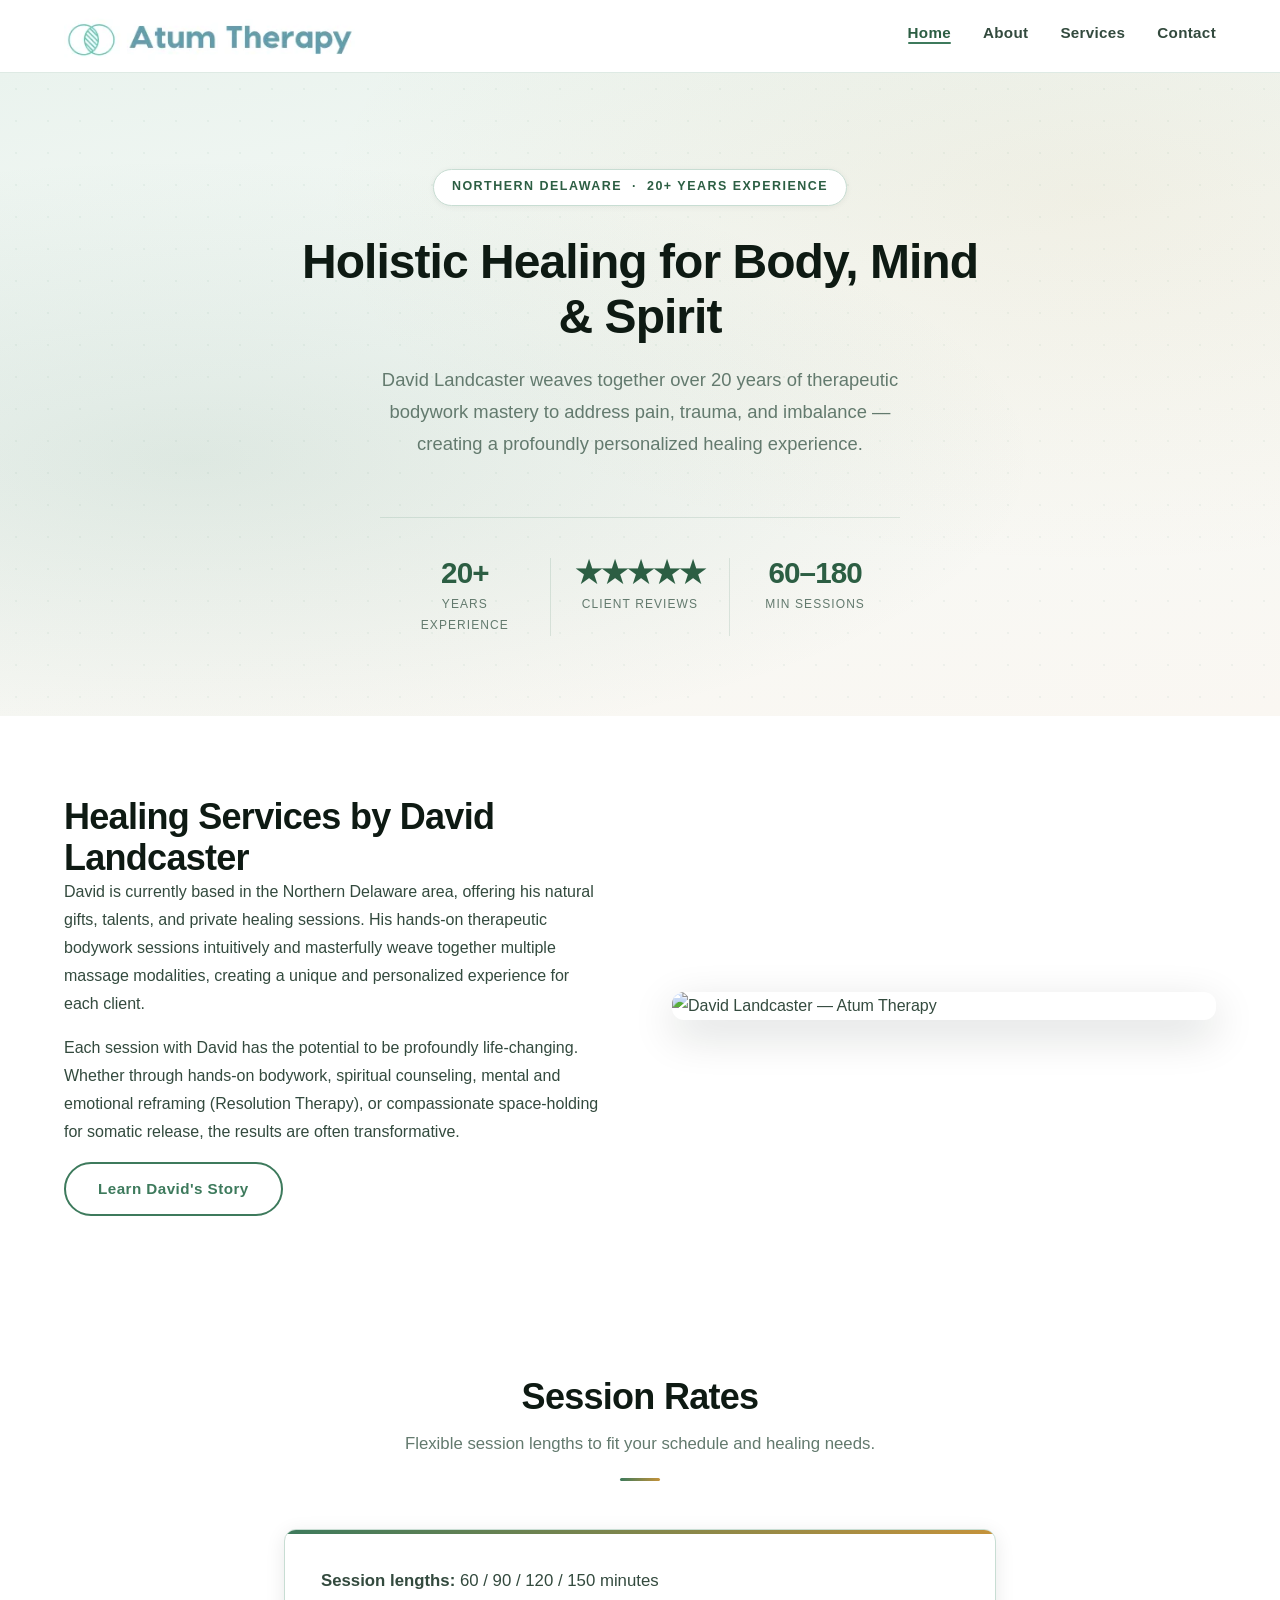
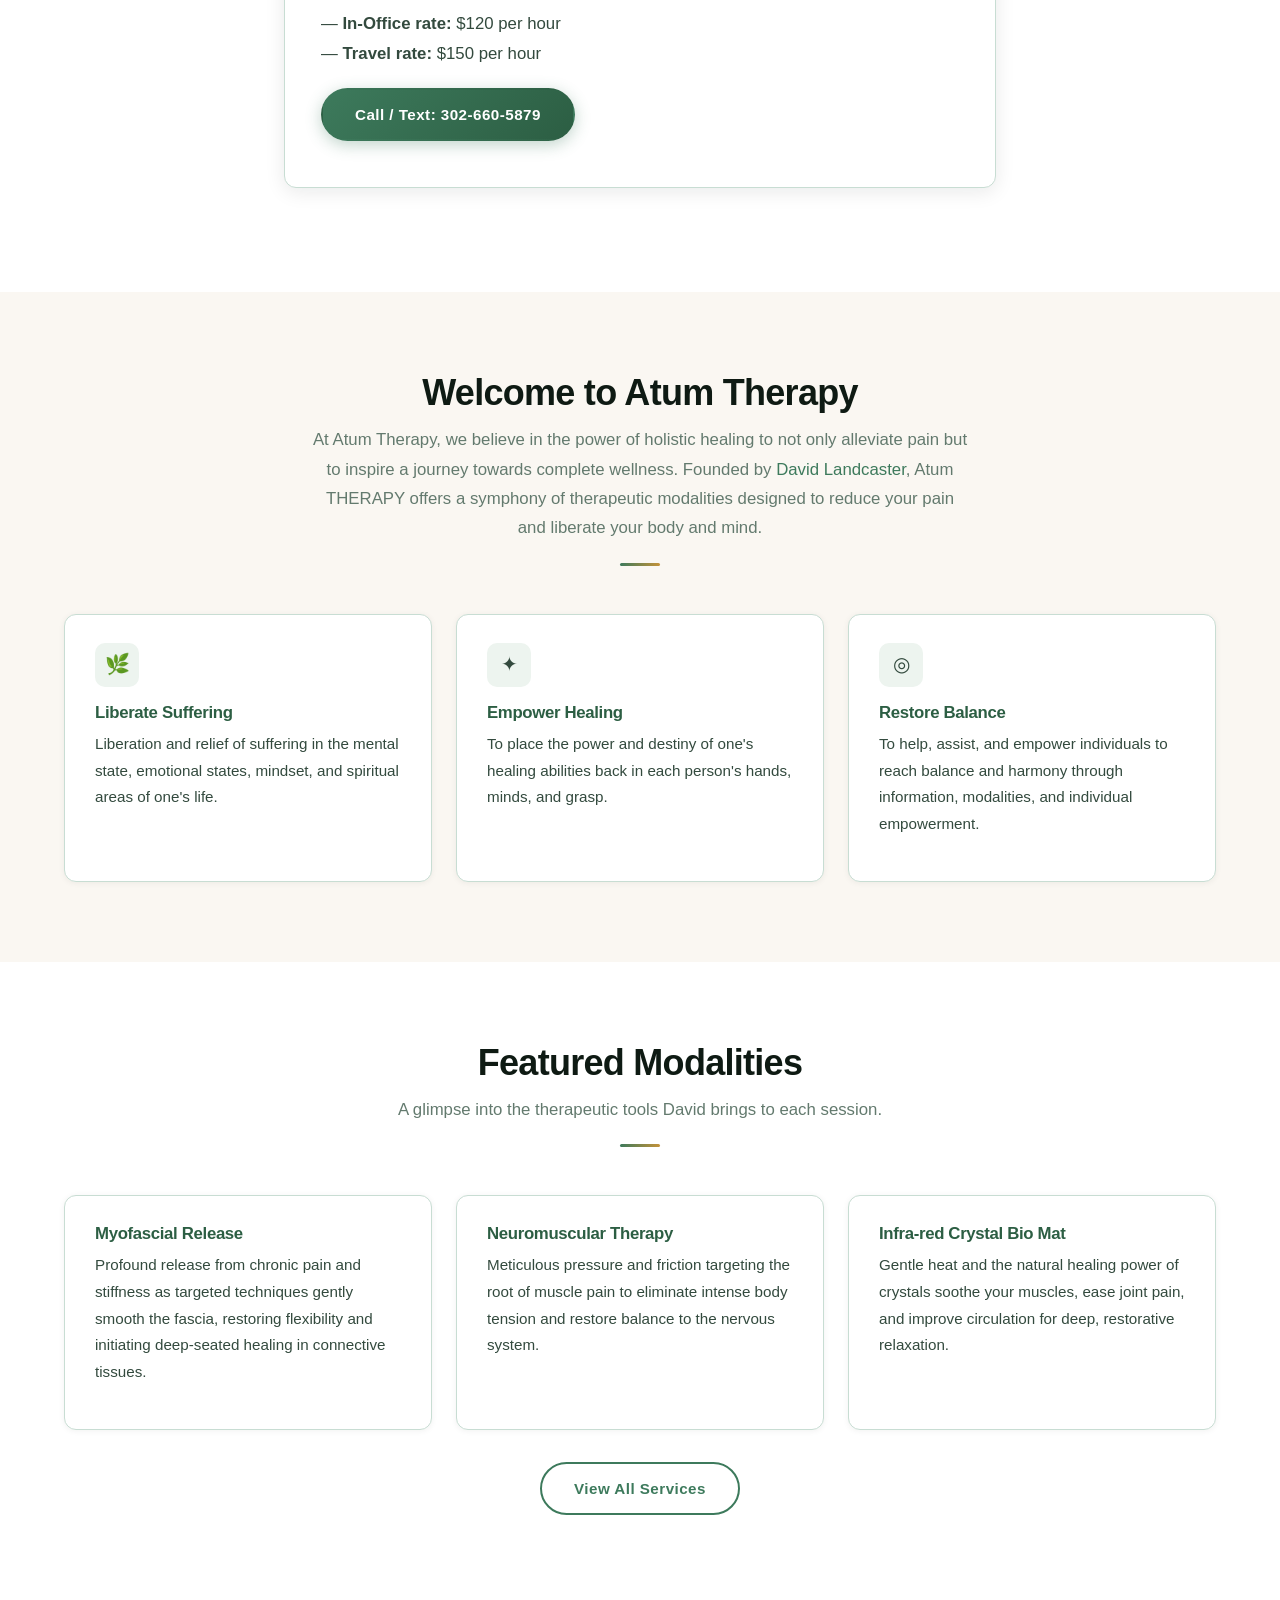
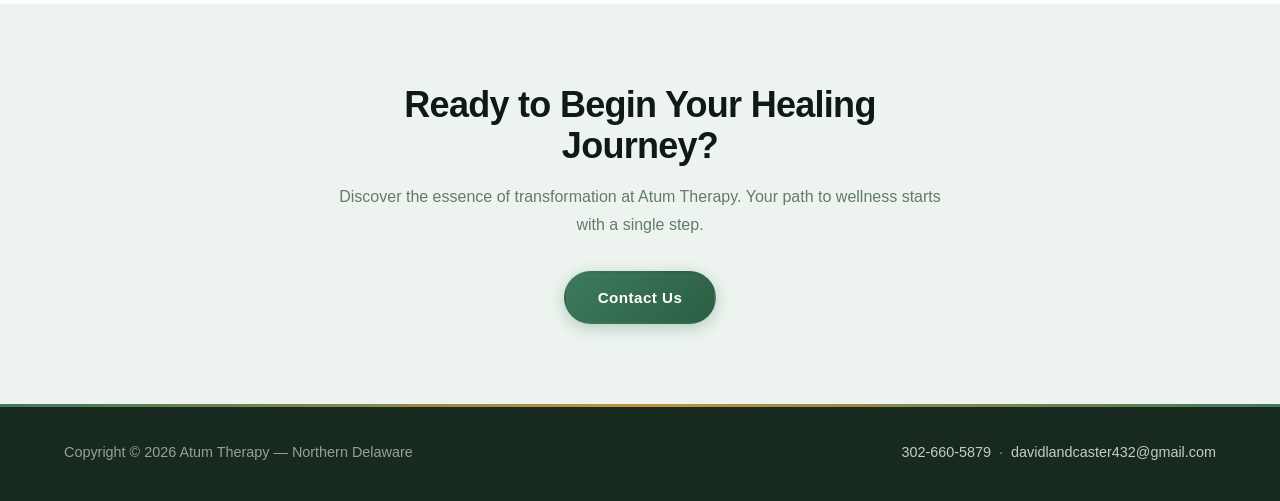
==== index.html @ f93929e0 "finalized layout, images, and testimonial updates" ====
<!doctype html>
<html lang="en">
  <head>
    <meta charset="UTF-8" />
    <meta name="viewport" content="width=device-width, initial-scale=1.0" />
    <title>Atum Therapy — Your Sanctuary for Healing</title>
    <meta
      name="description"
      content="Atum Therapy offers holistic healing sessions by David Landcaster in Northern Delaware. Specializing in massage, acupressure, myofascial release, and more."
    />
    <link rel="stylesheet" href="styles.css" />
  </head>
  <body>
    <!-- ===== HEADER ===== -->
    <header class="site-header">
      <div class="container">
        <div class="header-inner">
          <a href="index.html" class="logo">
            <img src="images/logo.webp" alt="Atum Therapy" />
          </a>
          <button
            class="menu-toggle"
            aria-label="Toggle menu"
            aria-expanded="false"
          >
            <span></span><span></span><span></span>
          </button>
          <ul class="nav-links">
            <li><a href="index.html" class="active">Home</a></li>
            <li><a href="about.html">About</a></li>
            <li><a href="services.html">Services</a></li>
            <li><a href="contact.html">Contact</a></li>
          </ul>
        </div>
      </div>
    </header>

    <!-- ===== HERO ===== -->
    <section class="hero">
      <div class="container">
        <div class="hero-badge">
          Northern Delaware &nbsp;·&nbsp; 20+ Years Experience
        </div>
        <h1>Holistic Healing for Body, Mind &amp; Spirit</h1>
        <p>
          David Landcaster weaves together over 20 years of therapeutic bodywork
          mastery to address pain, trauma, and imbalance — creating a profoundly
          personalized healing experience.
        </p>
        <div class="hero-stats">
          <div class="hero-stat">
            <strong>20+</strong>
            <span>Years Experience</span>
          </div>
          <div class="hero-stat">
            <strong>★★★★★</strong>
            <span>Client Reviews</span>
          </div>
          <div class="hero-stat">
            <strong>60–180</strong>
            <span>Min Sessions</span>
          </div>
        </div>
      </div>
    </section>

    <!-- ===== ABOUT DAVID ===== -->
    <section>
      <div class="container">
        <div class="two-col">
          <div>
            <h2>Healing Services by David Landcaster</h2>
            <p>
              David is currently based in the Northern Delaware area, offering
              his natural gifts, talents, and private healing sessions. His
              hands-on therapeutic bodywork sessions intuitively and masterfully
              weave together multiple massage modalities, creating a unique and
              personalized experience for each client.
            </p>
            <p>
              Each session with David has the potential to be profoundly
              life-changing. Whether through hands-on bodywork, spiritual
              counseling, mental and emotional reframing (Resolution Therapy),
              or compassionate space-holding for somatic release, the results
              are often transformative.
            </p>
            <div
              class="btn-group"
              style="justify-content: flex-start; margin-top: 0.5rem"
            >
              <a href="about.html" class="btn btn-outline"
                >Learn David's Story</a
              >
            </div>
          </div>
          <div>
            <img
              src="https://atumtherapy.com/wp-content/uploads/2025/09/David_Landcaster-768x1024.webp"
              alt="David Landcaster — Atum Therapy"
            />
          </div>
        </div>
      </div>
    </section>

    <!-- ===== SESSION RATES ===== -->
    <section>
      <div class="container" style="max-width: 760px">
        <div class="section-header">
          <h2>Session Rates</h2>
          <p>
            Flexible session lengths to fit your schedule and healing needs.
          </p>
        </div>
        <div class="pricing-box">
          <p><strong>Session lengths:</strong> 60 / 90 / 120 / 150 minutes</p>
          <p style="margin-top: 0.85rem">
            &mdash; <strong>In-Office rate:</strong> $120 per hour<br />
            &mdash; <strong>Travel rate:</strong> $150 per hour
          </p>
          <p style="margin-top: 1.25rem">
            <a href="tel:3026605879" class="btn btn-primary"
              >Call / Text: 302-660-5879</a
            >
          </p>
        </div>
      </div>
    </section>

    <!-- ===== MISSION ===== -->
    <section class="section-alt">
      <div class="container">
        <div class="section-header">
          <h2>Welcome to Atum Therapy</h2>
          <p>
            At Atum Therapy, we believe in the power of holistic healing to not
            only alleviate pain but to inspire a journey towards complete
            wellness. Founded by <a href="about.html">David Landcaster</a>, Atum
            THERAPY offers a symphony of therapeutic modalities designed to
            reduce your pain and liberate your body and mind.
          </p>
        </div>
        <div class="cards-grid">
          <div class="card">
            <div class="card-icon">🌿</div>
            <h3>Liberate Suffering</h3>
            <p>
              Liberation and relief of suffering in the mental state, emotional
              states, mindset, and spiritual areas of one's life.
            </p>
          </div>
          <div class="card">
            <div class="card-icon">✦</div>
            <h3>Empower Healing</h3>
            <p>
              To place the power and destiny of one's healing abilities back in
              each person's hands, minds, and grasp.
            </p>
          </div>
          <div class="card">
            <div class="card-icon">◎</div>
            <h3>Restore Balance</h3>
            <p>
              To help, assist, and empower individuals to reach balance and
              harmony through information, modalities, and individual
              empowerment.
            </p>
          </div>
        </div>
      </div>
    </section>

    <!-- ===== FEATURED SERVICES ===== -->
    <section>
      <div class="container">
        <div class="section-header">
          <h2>Featured Modalities</h2>
          <p>
            A glimpse into the therapeutic tools David brings to each session.
          </p>
        </div>
        <div class="cards-grid">
          <div class="card">
            <h3>Myofascial Release</h3>
            <p>
              Profound release from chronic pain and stiffness as targeted
              techniques gently smooth the fascia, restoring flexibility and
              initiating deep-seated healing in connective tissues.
            </p>
          </div>
          <div class="card">
            <h3>Neuromuscular Therapy</h3>
            <p>
              Meticulous pressure and friction targeting the root of muscle pain
              to eliminate intense body tension and restore balance to the
              nervous system.
            </p>
          </div>
          <div class="card">
            <h3>Infra-red Crystal Bio Mat</h3>
            <p>
              Gentle heat and the natural healing power of crystals soothe your
              muscles, ease joint pain, and improve circulation for deep,
              restorative relaxation.
            </p>
          </div>
        </div>
        <div class="text-center mt-2">
          <a href="services.html" class="btn btn-outline">View All Services</a>
        </div>
      </div>
    </section>

    <!-- ===== CTA ===== -->
    <section class="section-sage">
      <div class="container text-center" style="max-width: 680px">
        <h2>Ready to Begin Your Healing Journey?</h2>
        <p style="margin-top: 1rem; color: var(--color-muted)">
          Discover the essence of transformation at Atum Therapy. Your path to
          wellness starts with a single step.
        </p>
        <div class="btn-group mt-2">
          <a href="contact.html" class="btn btn-primary">Contact Us</a>
        </div>
      </div>
    </section>

    <!-- ===== FOOTER ===== -->
    <footer class="site-footer">
      <div class="container">
        <div class="footer-inner">
          <p>Copyright &copy; 2026 Atum Therapy — Northern Delaware</p>
          <p>
            <a href="tel:3026605879">302-660-5879</a>
            &nbsp;&middot;&nbsp;
            <a href="mailto:davidlandcaster432@gmail.com"
              >davidlandcaster432@gmail.com</a
            >
          </p>
        </div>
      </div>
    </footer>

    <!-- Sticky mobile CTA -->
    <a href="contact.html" class="sticky-cta">Contact Us</a>

    <script>
      const toggle = document.querySelector(".menu-toggle");
      const navLinks = document.querySelector(".nav-links");
      toggle.addEventListener("click", () => {
        const open = navLinks.classList.toggle("open");
        toggle.setAttribute("aria-expanded", open);
      });
    </script>
  </body>
</html>
---- styles.css ----
/* ===== Atum Therapy — Modern Styles ===== */

:root {
  --color-primary: #3d7a5c;
  --color-primary-dark: #2c5e43;
  --color-primary-light: #5a9478;
  --color-accent: #c4923a;
  --color-accent-dark: #a87830;
  --color-heading: #0e1a13;
  --color-text: #334a3e;
  --color-muted: #637a6e;
  --color-bg-warm: #faf7f2;
  --color-bg-light: #edf4ef;
  --color-bg-sage: #dfeae3;
  --color-white: #ffffff;
  --color-border: #c8ddd3;
  --color-dark: #182a20;
  --max-width: 1200px;
  --radius: 12px;
  --radius-sm: 7px;
  --shadow-sm: 0 1px 6px rgba(14,26,19,0.06);
  --shadow: 0 4px 20px rgba(14,26,19,0.09);
  --shadow-hover: 0 14px 44px rgba(14,26,19,0.16);
  --transition: 0.25s cubic-bezier(0.4, 0, 0.2, 1);
  --font: -apple-system, BlinkMacSystemFont, 'Segoe UI', Roboto, sans-serif;
  --font-serif: Georgia, 'Times New Roman', serif;
}

*, *::before, *::after { box-sizing: border-box; margin: 0; padding: 0; }

html { font-size: 100%; scroll-behavior: smooth; }

body {
  font-family: var(--font);
  font-size: 1rem;
  line-height: 1.75;
  color: var(--color-text);
  background: var(--color-white);
}

a { color: var(--color-primary); text-decoration: none; }
a:hover { color: var(--color-primary-dark); }

img { max-width: 100%; height: auto; display: block; }

h1, h2, h3, h4, h5, h6 {
  color: var(--color-heading);
  font-weight: 700;
  line-height: 1.15;
  letter-spacing: -0.02em;
}

h1 { font-size: clamp(2rem, 4.5vw, 3rem); }
h2 { font-size: clamp(1.55rem, 3.2vw, 2.25rem); }
h3 { font-size: clamp(1.1rem, 2.5vw, 1.4rem); }
h4 { font-size: 1.15rem; }

p { margin-bottom: 1em; }
ul, ol { margin: 0 0 1em 1.5em; }
li { margin-bottom: 0.4em; }

/* ===== LAYOUT ===== */

.container {
  width: 100%;
  max-width: var(--max-width);
  margin: 0 auto;
  padding: 0 1.5rem;
}

section { padding: 5rem 0; }

/* ===== HEADER / NAV ===== */

.site-header {
  background: rgba(255,255,255,0.92);
  border-bottom: 1px solid rgba(200,221,211,0.6);
  position: sticky;
  top: 0;
  z-index: 100;
  backdrop-filter: blur(12px);
  -webkit-backdrop-filter: blur(12px);
}

.header-inner {
  display: flex;
  align-items: center;
  justify-content: space-between;
  height: 72px;
}

.logo img { height: 48px; width: auto; }

.nav-links {
  display: flex;
  list-style: none;
  margin: 0;
  gap: 2rem;
  align-items: center;
}

.nav-links a {
  font-weight: 600;
  font-size: 0.95rem;
  color: var(--color-text);
  letter-spacing: 0.02em;
  position: relative;
  padding-bottom: 3px;
}

.nav-links a::after {
  content: '';
  position: absolute;
  bottom: 0;
  left: 0;
  right: 0;
  height: 2px;
  background: var(--color-primary);
  border-radius: 1px;
  transform: scaleX(0);
  transform-origin: center;
  transition: transform var(--transition);
}

.nav-links a:hover,
.nav-links a.active { color: var(--color-primary-dark); }

.nav-links a:hover::after,
.nav-links a.active::after { transform: scaleX(1); }

/* Hamburger */
.menu-toggle {
  display: none;
  flex-direction: column;
  gap: 5px;
  cursor: pointer;
  background: none;
  border: none;
  padding: 8px;
  min-width: 44px;
  min-height: 44px;
  align-items: center;
  justify-content: center;
}

.menu-toggle span {
  display: block;
  width: 24px;
  height: 2px;
  background: var(--color-heading);
  border-radius: 2px;
  transition: transform var(--transition), opacity var(--transition);
}

/* ===== BUTTONS ===== */

.btn {
  display: inline-block;
  padding: 14px 32px;
  border-radius: 50px;
  font-weight: 600;
  font-size: 0.95rem;
  cursor: pointer;
  text-align: center;
  transition: all var(--transition);
  border: 2px solid transparent;
  letter-spacing: 0.03em;
  min-height: 48px;
  line-height: 1.4;
  position: relative;
  overflow: hidden;
}

/* Shimmer sweep on hover */
.btn::after {
  content: '';
  position: absolute;
  top: 0;
  left: -100%;
  width: 60%;
  height: 100%;
  background: linear-gradient(90deg, transparent, rgba(255,255,255,0.18), transparent);
  transition: left 0.45s ease;
  pointer-events: none;
}
.btn:hover::after { left: 160%; }

.btn-primary {
  background: linear-gradient(135deg, var(--color-primary) 0%, var(--color-primary-dark) 100%);
  color: var(--color-white);
  border-color: transparent;
  box-shadow: 0 4px 16px rgba(61,122,92,0.32);
}
.btn-primary:hover {
  background: linear-gradient(135deg, var(--color-primary-dark) 0%, #1f4530 100%);
  color: var(--color-white);
  box-shadow: 0 8px 24px rgba(61,122,92,0.42);
  transform: translateY(-2px);
}

.btn-outline {
  background: transparent;
  color: var(--color-primary);
  border-color: var(--color-primary);
}
.btn-outline:hover {
  background: var(--color-primary);
  color: var(--color-white);
  transform: translateY(-2px);
  box-shadow: 0 6px 18px rgba(61,122,92,0.28);
}

.btn-accent {
  background: linear-gradient(135deg, var(--color-accent) 0%, var(--color-accent-dark) 100%);
  color: var(--color-white);
  border-color: transparent;
  box-shadow: 0 4px 16px rgba(196,146,58,0.32);
}
.btn-accent:hover {
  background: linear-gradient(135deg, var(--color-accent-dark) 0%, #8c6420 100%);
  color: var(--color-white);
  box-shadow: 0 8px 24px rgba(196,146,58,0.42);
  transform: translateY(-2px);
}

.btn-group {
  display: flex;
  gap: 1rem;
  justify-content: center;
  flex-wrap: wrap;
}

/* ===== HERO ===== */

.hero {
  background:
    radial-gradient(ellipse at 15% 60%, rgba(61,122,92,0.13) 0%, transparent 55%),
    radial-gradient(ellipse at 85% 20%, rgba(196,146,58,0.09) 0%, transparent 50%),
    linear-gradient(170deg, #eaf3ee 0%, #f5f9f6 40%, #faf7f2 100%);
  padding: 6rem 0 5rem;
  text-align: center;
  position: relative;
  overflow: hidden;
}

.hero::before {
  content: '';
  position: absolute;
  inset: 0;
  background-image: radial-gradient(circle, rgba(61,122,92,0.06) 1px, transparent 1px);
  background-size: 32px 32px;
  pointer-events: none;
}

.hero .container { position: relative; }

.hero-badge {
  display: inline-flex;
  align-items: center;
  gap: 0.5rem;
  background: var(--color-white);
  color: var(--color-primary-dark);
  font-size: 0.78rem;
  font-weight: 700;
  letter-spacing: 0.12em;
  text-transform: uppercase;
  padding: 0.4rem 1.1rem;
  border-radius: 50px;
  margin-bottom: 1.75rem;
  border: 1px solid var(--color-border);
  box-shadow: var(--shadow-sm);
}

.hero h1 {
  margin-bottom: 1.25rem;
  color: var(--color-heading);
  max-width: 720px;
  margin-left: auto;
  margin-right: auto;
}

/* Gradient text for hero h1 */
.hero h1 span {
  background: linear-gradient(135deg, var(--color-primary-dark) 0%, var(--color-primary-light) 100%);
  -webkit-background-clip: text;
  -webkit-text-fill-color: transparent;
  background-clip: text;
}

.hero p {
  max-width: 560px;
  margin: 0 auto 2.75rem;
  font-size: 1.15rem;
  color: var(--color-muted);
  line-height: 1.75;
}

.hero-stats {
  display: flex;
  gap: 0;
  justify-content: center;
  margin-top: 3.5rem;
  padding-top: 2.5rem;
  border-top: 1px solid rgba(61,122,92,0.15);
  max-width: 520px;
  margin-left: auto;
  margin-right: auto;
}

.hero-stat {
  flex: 1;
  text-align: center;
  padding: 0 1.5rem;
}

.hero-stat + .hero-stat {
  border-left: 1px solid rgba(61,122,92,0.15);
}

.hero-stat strong {
  display: block;
  font-size: 1.85rem;
  font-weight: 800;
  color: var(--color-primary-dark);
  line-height: 1;
  letter-spacing: -0.03em;
}

.hero-stat span {
  display: block;
  font-size: 0.75rem;
  color: var(--color-muted);
  margin-top: 0.4rem;
  text-transform: uppercase;
  letter-spacing: 0.09em;
  font-weight: 500;
}

/* ===== TWO-COLUMN GRID ===== */

.two-col {
  display: grid;
  grid-template-columns: 1fr 1fr;
  gap: 4rem;
  align-items: center;
}

.two-col.reverse { direction: rtl; }
.two-col.reverse > * { direction: ltr; }

.two-col img {
  border-radius: var(--radius);
  box-shadow: var(--shadow-hover);
  width: 100%;
  object-fit: cover;
  transition: transform 0.45s cubic-bezier(0.25, 0.46, 0.45, 0.94),
              box-shadow 0.45s ease;
}

.two-col img:hover {
  transform: scale(1.025);
  box-shadow: 0 20px 56px rgba(14,26,19,0.2);
}

.tools-list {
    columns: 2;
    gap: 3rem;
}

/* ===== CARDS / GRID ===== */

.cards-grid {
  display: grid;
  grid-template-columns: repeat(auto-fit, minmax(280px, 1fr));
  gap: 1.5rem;
}

.card {
  background: var(--color-white);
  border: 1px solid var(--color-border);
  border-radius: var(--radius);
  padding: 1.75rem 1.75rem 1.75rem 1.875rem;
  box-shadow: var(--shadow-sm);
  transition: transform var(--transition), box-shadow var(--transition);
  position: relative;
  overflow: hidden;
}

/* Animated top accent line */
.card::before {
  content: '';
  position: absolute;
  top: 0;
  left: 0;
  right: 0;
  height: 3px;
  background: linear-gradient(90deg, var(--color-primary), var(--color-accent));
  transform: scaleX(0);
  transform-origin: left center;
  transition: transform var(--transition);
  border-radius: var(--radius) var(--radius) 0 0;
}

.card:hover {
  transform: translateY(-5px);
  box-shadow: var(--shadow-hover);
  border-color: rgba(61,122,92,0.3);
}

.card:hover::before { transform: scaleX(1); }

.card-icon {
  width: 44px;
  height: 44px;
  background: var(--color-bg-light);
  border-radius: 10px;
  display: flex;
  align-items: center;
  justify-content: center;
  margin-bottom: 1rem;
  font-size: 1.25rem;
  transition: background var(--transition);
}

.card:hover .card-icon { background: var(--color-bg-sage); }

.card h3 {
  margin-bottom: 0.55rem;
  font-size: 1.05rem;
  color: var(--color-primary-dark);
  font-weight: 700;
}

.card p { font-size: 0.95rem; color: var(--color-text); }

/* ===== SECTION VARIANTS ===== */

.section-alt { background: var(--color-bg-warm); }
.section-sage { background: var(--color-bg-light); }

.section-header {
  text-align: center;
  max-width: 660px;
  margin: 0 auto 3rem;
}

.section-header h2 { margin-bottom: 0.75rem; }
.section-header p { color: var(--color-muted); font-size: 1.05rem; margin-bottom: 0; line-height: 1.75; }

.section-header::after {
  content: '';
  display: block;
  width: 40px;
  height: 3px;
  background: linear-gradient(90deg, var(--color-primary), var(--color-accent));
  border-radius: 2px;
  margin: 1.25rem auto 0;
  transition: width var(--transition);
}

/* ===== TESTIMONIALS ===== */

.testimonials-grid {
  display: grid;
  grid-template-columns: repeat(auto-fit, minmax(300px, 1fr));
  gap: 1.75rem;
}

.testimonial-card {
  background: var(--color-white);
  border-radius: var(--radius);
  padding: 2rem;
  box-shadow: var(--shadow);
  border: 1px solid var(--color-border);
  position: relative;
  display: flex;
  flex-direction: column;
  transition: transform var(--transition), box-shadow var(--transition);
  overflow: hidden;
}

/* Top gradient border */
.testimonial-card::before {
  content: '';
  position: absolute;
  top: 0;
  left: 0;
  right: 0;
  height: 3px;
  background: linear-gradient(90deg, var(--color-primary), var(--color-accent));
}

/* Large quote mark */
.testimonial-card::after {
  content: '\201C';
  position: absolute;
  top: 0.5rem;
  right: 1.25rem;
  font-family: var(--font-serif);
  font-size: 6rem;
  line-height: 1;
  color: var(--color-primary);
  opacity: 0.08;
  pointer-events: none;
}

.testimonial-card:hover {
  transform: translateY(-4px);
  box-shadow: var(--shadow-hover);
}

.testimonial-stars {
  color: var(--color-accent);
  font-size: 0.95rem;
  letter-spacing: 2px;
  margin-bottom: 1rem;
}

.testimonial-text {
  font-style: italic;
  font-size: 0.97rem;
  line-height: 1.8;
  color: var(--color-text);
  flex: 1;
  margin-bottom: 1.25rem;
}

.testimonial-name {
  font-style: normal;
  font-weight: 700;
  font-size: 0.88rem;
  color: var(--color-primary-dark);
  padding-top: 1rem;
  border-top: 1px solid var(--color-border);
  margin-top: auto;
  letter-spacing: 0.03em;
}

/* ===== VIDEO GRID ===== */

.video-grid {
  display: grid;
  grid-template-columns: 1fr;
  gap: 2rem;
  max-width: 900px;
  margin: 0 auto;
}

/* ===== VIDEO EMBED ===== */

.video-wrapper {
  position: relative;
  padding-bottom: 56.25%;
  height: 0;
  overflow: hidden;
  border-radius: var(--radius);
  box-shadow: var(--shadow-hover);
  transition: box-shadow var(--transition), transform var(--transition);
}

.video-wrapper:hover {
  transform: translateY(-3px);
  box-shadow: 0 20px 50px rgba(14,26,19,0.18);
}

.video-wrapper iframe {
  position: absolute;
  top: 0; left: 0;
  width: 100%; height: 100%;
  border: none;
}

/* ===== PRICING ===== */

.pricing-box {
  background: var(--color-white);
  border: 1px solid var(--color-border);
  border-radius: var(--radius);
  padding: 2.25rem;
  margin: 1.5rem 0;
  box-shadow: var(--shadow);
  position: relative;
  overflow: hidden;
}

.pricing-box::before {
  content: '';
  position: absolute;
  top: 0;
  left: 0;
  right: 0;
  height: 4px;
  background: linear-gradient(90deg, var(--color-primary), var(--color-accent));
}

.pricing-box p { margin: 0; font-size: 1.05rem; }

/* ===== BANNER IMAGE ===== */

.page-banner {
  width: 100%;
  max-height: 320px;
  object-fit: cover;
}

/* ===== CONTACT FORM ===== */

.contact-form {
  background: var(--color-white);
  border: 1px solid var(--color-border);
  border-radius: var(--radius);
  padding: 2.5rem;
  box-shadow: var(--shadow);
  position: relative;
  overflow: hidden;
}

.contact-form::before {
  content: '';
  position: absolute;
  top: 0;
  left: 0;
  right: 0;
  height: 4px;
  background: linear-gradient(90deg, var(--color-primary), var(--color-accent));
}

.form-row {
  display: grid;
  grid-template-columns: 1fr 1fr;
  gap: 1rem;
}

.form-group { margin-bottom: 1.25rem; }

.form-group label {
  display: block;
  font-weight: 700;
  margin-bottom: 0.4rem;
  font-size: 0.8rem;
  color: var(--color-heading);
  letter-spacing: 0.06em;
  text-transform: uppercase;
}

.form-group input,
.form-group textarea {
  width: 100%;
  padding: 12px 16px;
  border: 1.5px solid var(--color-border);
  border-radius: var(--radius-sm);
  font-size: 1rem;
  font-family: var(--font);
  color: var(--color-text);
  background: var(--color-bg-warm);
  transition: border-color var(--transition), background var(--transition), box-shadow var(--transition);
}

.form-group input:focus,
.form-group textarea:focus {
  outline: none;
  border-color: var(--color-primary);
  background: var(--color-white);
  box-shadow: 0 0 0 3px rgba(61,122,92,0.1);
}

.form-group textarea { resize: vertical; min-height: 130px; }

.required-star { color: #c07050; margin-left: 3px; }

/* ===== FOOTER ===== */

.site-footer {
  background: var(--color-dark);
  color: rgba(255,255,255,0.55);
  padding: 2.25rem 0;
  font-size: 0.9rem;
  position: relative;
}

.site-footer::before {
  content: '';
  position: absolute;
  top: 0;
  left: 0;
  right: 0;
  height: 3px;
  background: linear-gradient(90deg, var(--color-primary), var(--color-accent), var(--color-primary));
}

.site-footer p { margin: 0; }
.site-footer a { color: rgba(255,255,255,0.75); transition: color var(--transition); }
.site-footer a:hover { color: var(--color-white); }

.footer-inner {
  display: flex;
  align-items: center;
  justify-content: space-between;
  flex-wrap: wrap;
  gap: 0.75rem;
}

/* ===== STICKY FLOATING CTA ===== */

.sticky-cta {
  display: none;
  position: fixed;
  bottom: 1.25rem;
  right: 1.25rem;
  z-index: 200;
  background: linear-gradient(135deg, var(--color-accent) 0%, var(--color-accent-dark) 100%);
  color: var(--color-white);
  padding: 13px 22px;
  border-radius: 50px;
  font-weight: 700;
  font-size: 0.85rem;
  box-shadow: 0 6px 22px rgba(196,146,58,0.45);
  transition: transform var(--transition), box-shadow var(--transition);
  letter-spacing: 0.05em;
  text-transform: uppercase;
  min-height: 48px;
  align-items: center;
  justify-content: center;
  overflow: hidden;
}

.sticky-cta::after {
  content: '';
  position: absolute;
  top: 0;
  left: -100%;
  width: 60%;
  height: 100%;
  background: linear-gradient(90deg, transparent, rgba(255,255,255,0.2), transparent);
  transition: left 0.5s ease;
}

.sticky-cta:hover {
  transform: translateY(-3px) scale(1.03);
  box-shadow: 0 10px 30px rgba(196,146,58,0.55);
  color: var(--color-white);
}

.sticky-cta:hover::after { left: 160%; }

/* ===== UTILITIES ===== */

.text-center { text-align: center; }
.mt-1 { margin-top: 1rem; }
.mt-2 { margin-top: 2rem; }
.mb-1 { margin-bottom: 1rem; }
.mb-2 { margin-bottom: 2rem; }

/* ===== RESPONSIVE ===== */

@media (max-width: 768px) {
  .menu-toggle { display: flex; }

  .nav-links {
    display: none;
    position: absolute;
    top: 72px;
    left: 0;
    right: 0;
    background: rgba(255,255,255,0.97);
    backdrop-filter: blur(12px);
    border-bottom: 1px solid var(--color-border);
    flex-direction: column;
    padding: 0.5rem 1.5rem 1.5rem;
    gap: 0;
    box-shadow: 0 10px 30px rgba(14,26,19,0.12);
  }

  .nav-links.open { display: flex; }

  .nav-links li { border-bottom: 1px solid rgba(200,221,211,0.5); }
  .nav-links li:last-child { border-bottom: none; }

  .nav-links a {
    display: block;
    padding: 0.85rem 0;
    font-size: 1.05rem;
  }
  .nav-links a::after { display: none; }

  .two-col,
  .form-row { grid-template-columns: 1fr; }
  .two-col.reverse { direction: ltr; }
  .testimonials-grid,
  .video-grid { grid-template-columns: 1fr; }

  section { padding: 3.5rem 0; }
  .hero { padding: 4rem 0 3.5rem; }

  .hero-stats { gap: 0; }
  .hero-stat { padding: 0 1rem; }
  .hero-stat strong { font-size: 1.5rem; }

  .sticky-cta { display: flex; }
  .footer-inner { flex-direction: column; text-align: center; }
  .tools-list { 
    columns: 1;
    gap: 1.5rem;
  }
}

@media (max-width: 480px) {
  .btn-group { flex-direction: column; align-items: center; }
  .contact-form { padding: 1.5rem; }
  .hero-stats { flex-wrap: wrap; gap: 1rem; }
  .hero-stat + .hero-stat { border-left: none; }
}
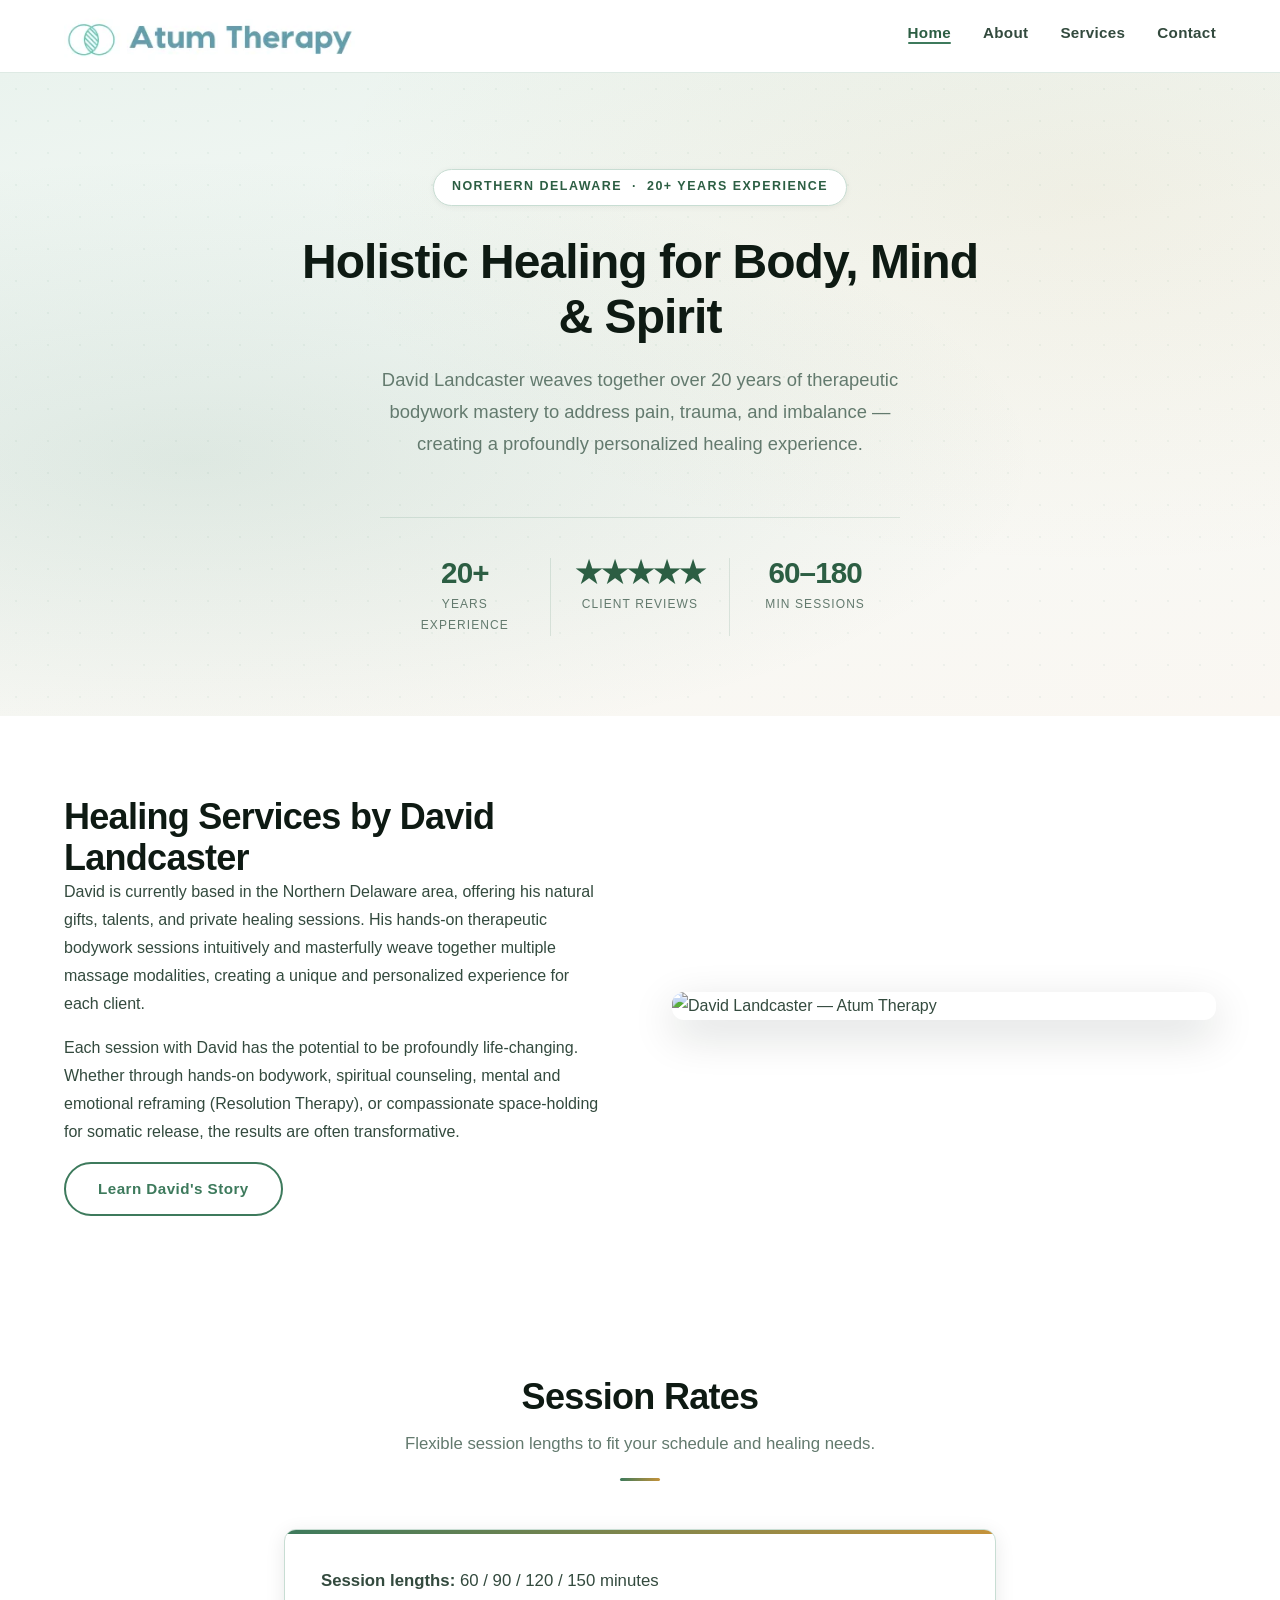
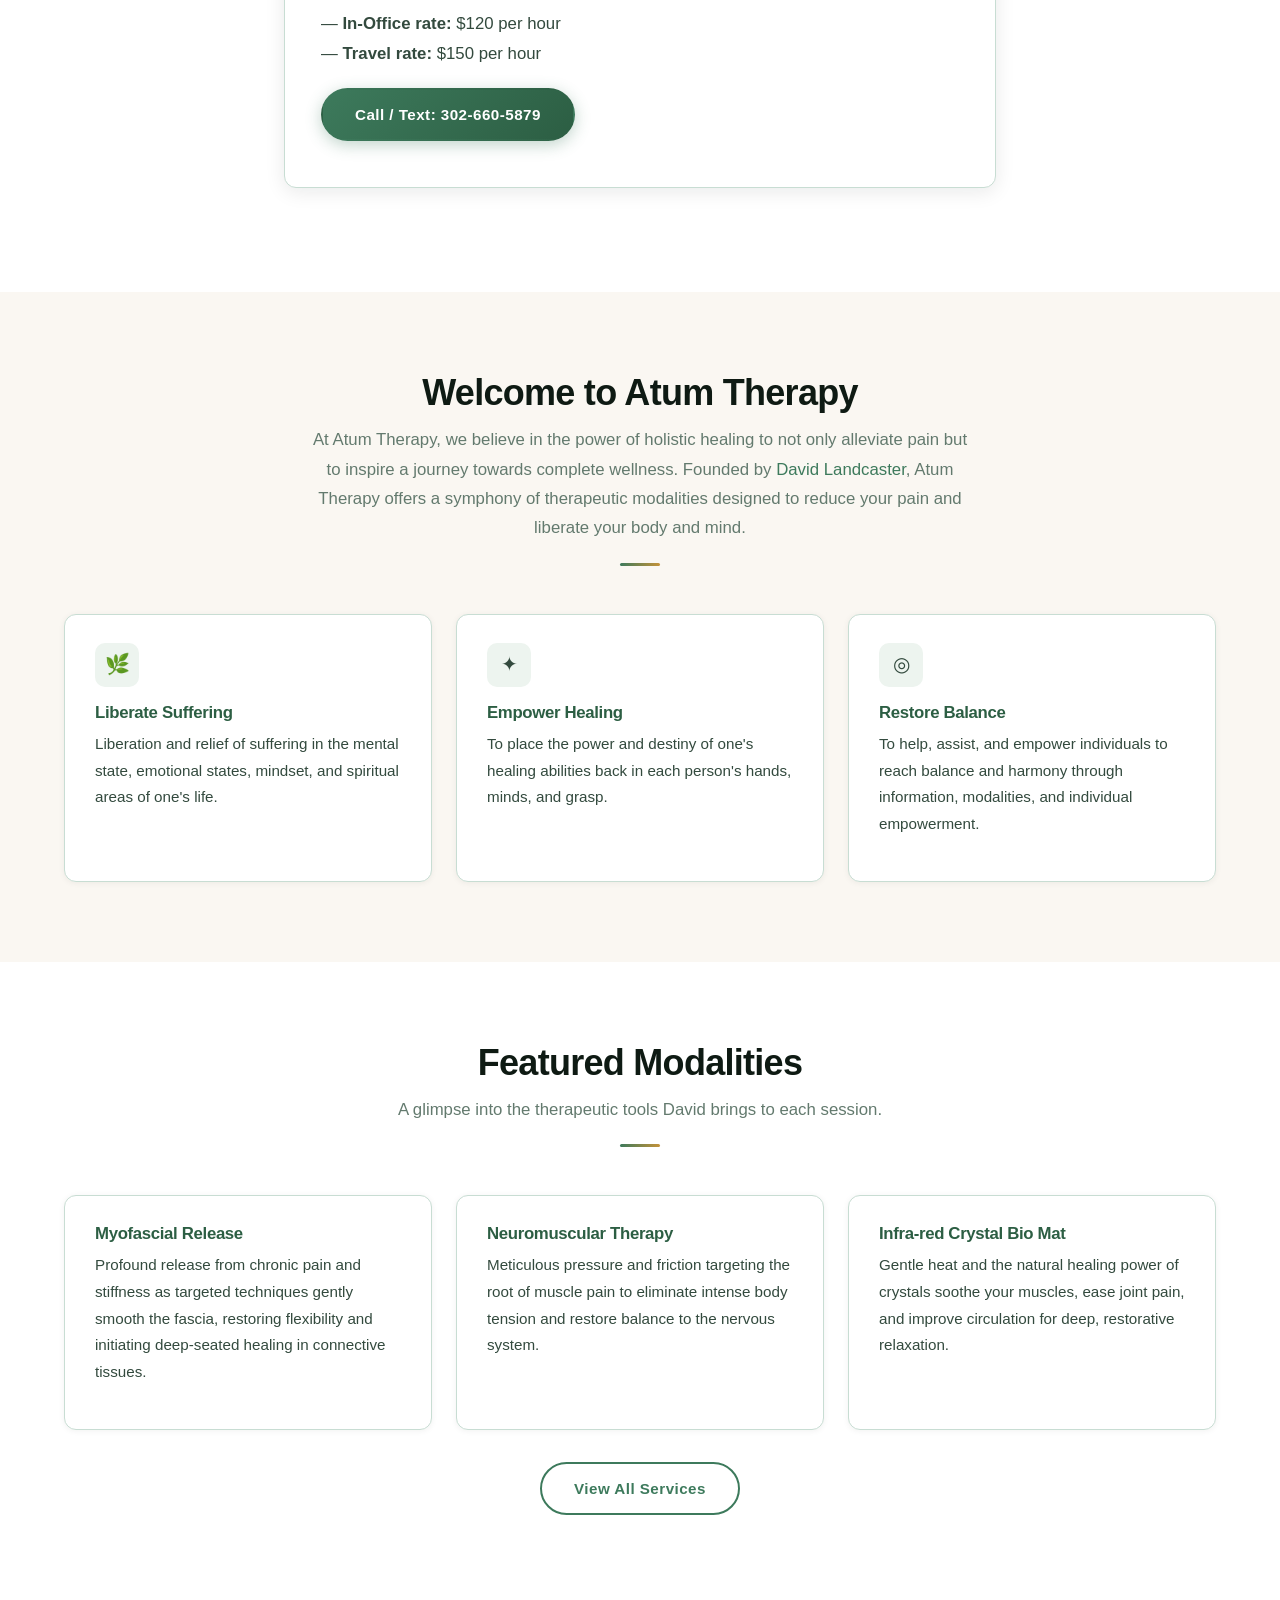
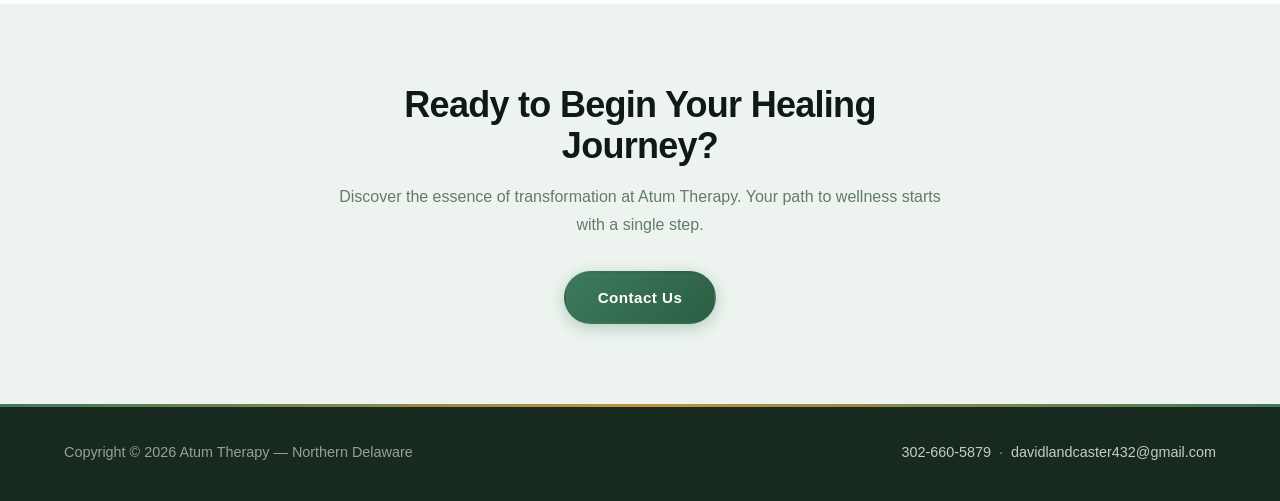
==== commit 4c622edc: "seriously last capitalization change" ====
--- a/index.html
+++ b/index.html
@@ -136,7 +136,7 @@
             At Atum Therapy, we believe in the power of holistic healing to not
             only alleviate pain but to inspire a journey towards complete
             wellness. Founded by <a href="about.html">David Landcaster</a>, Atum
-            THERAPY offers a symphony of therapeutic modalities designed to
+            Therapy offers a symphony of therapeutic modalities designed to
             reduce your pain and liberate your body and mind.
           </p>
         </div>
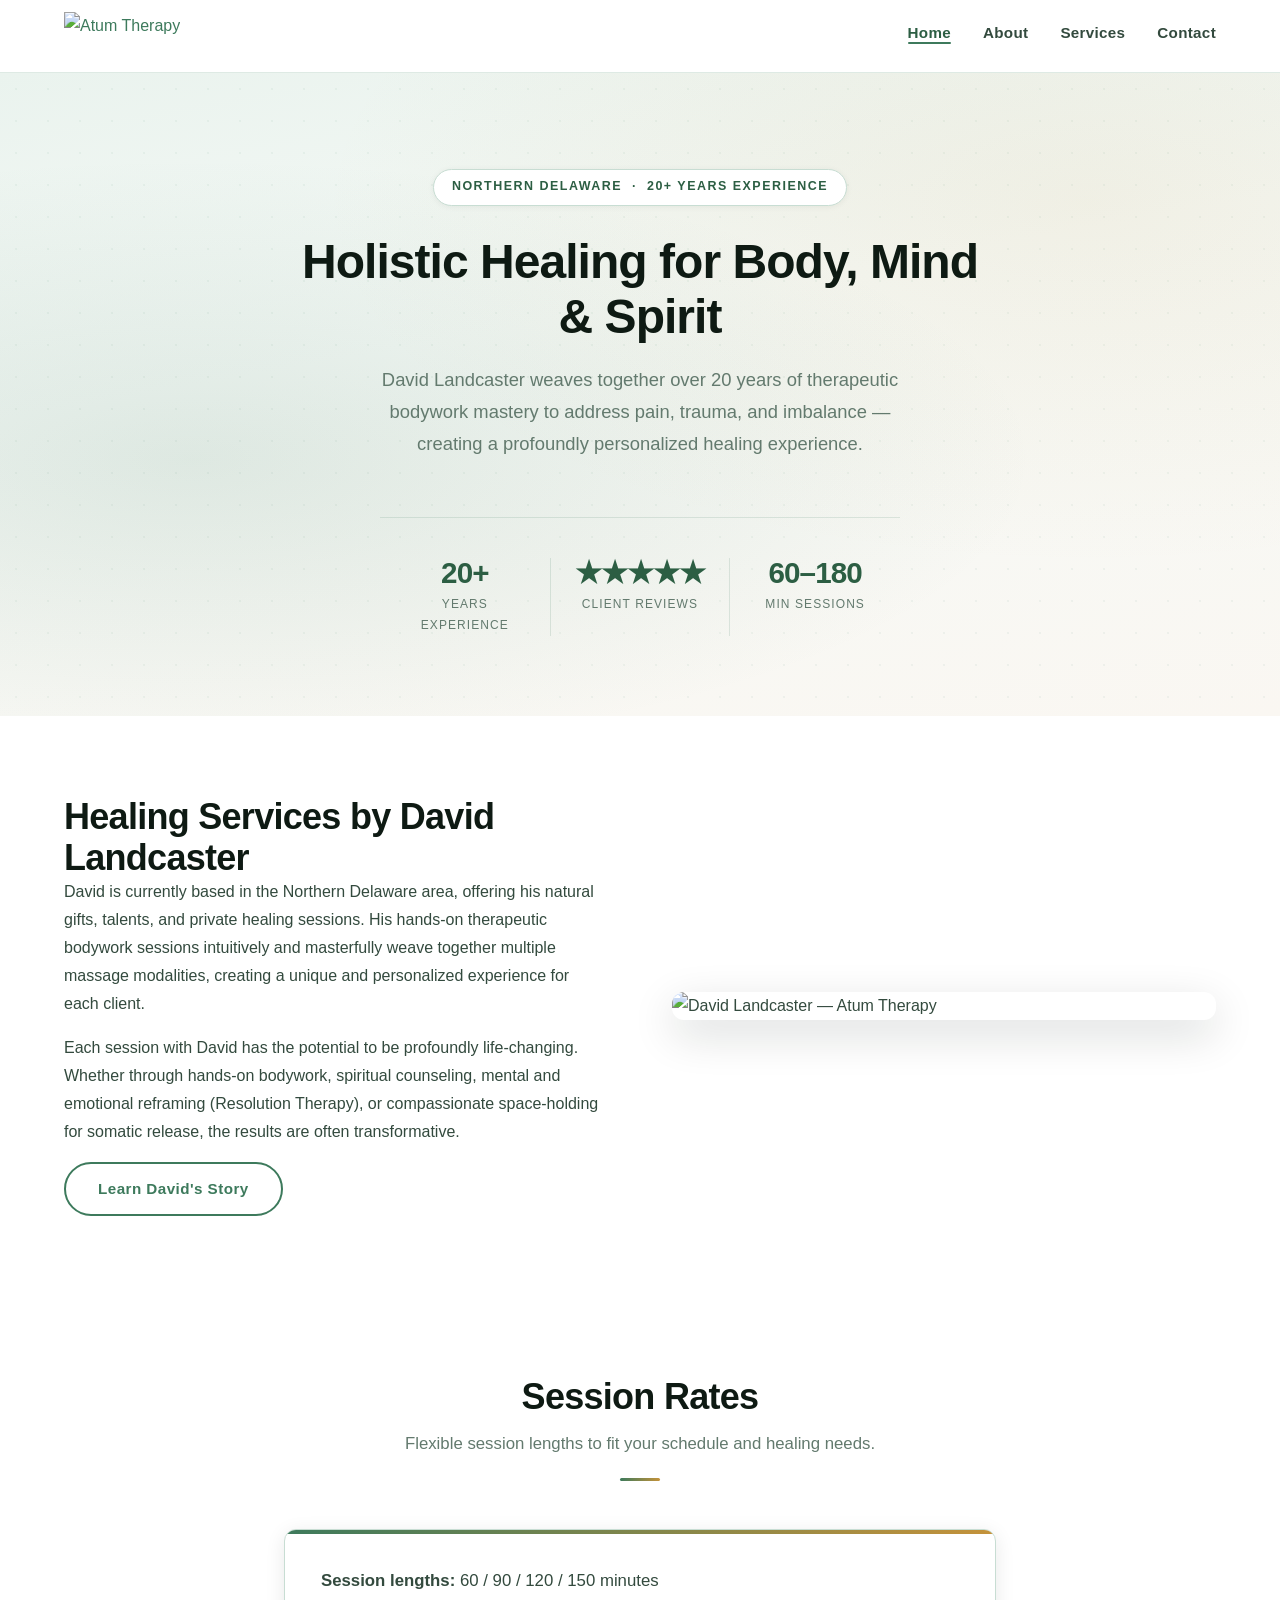
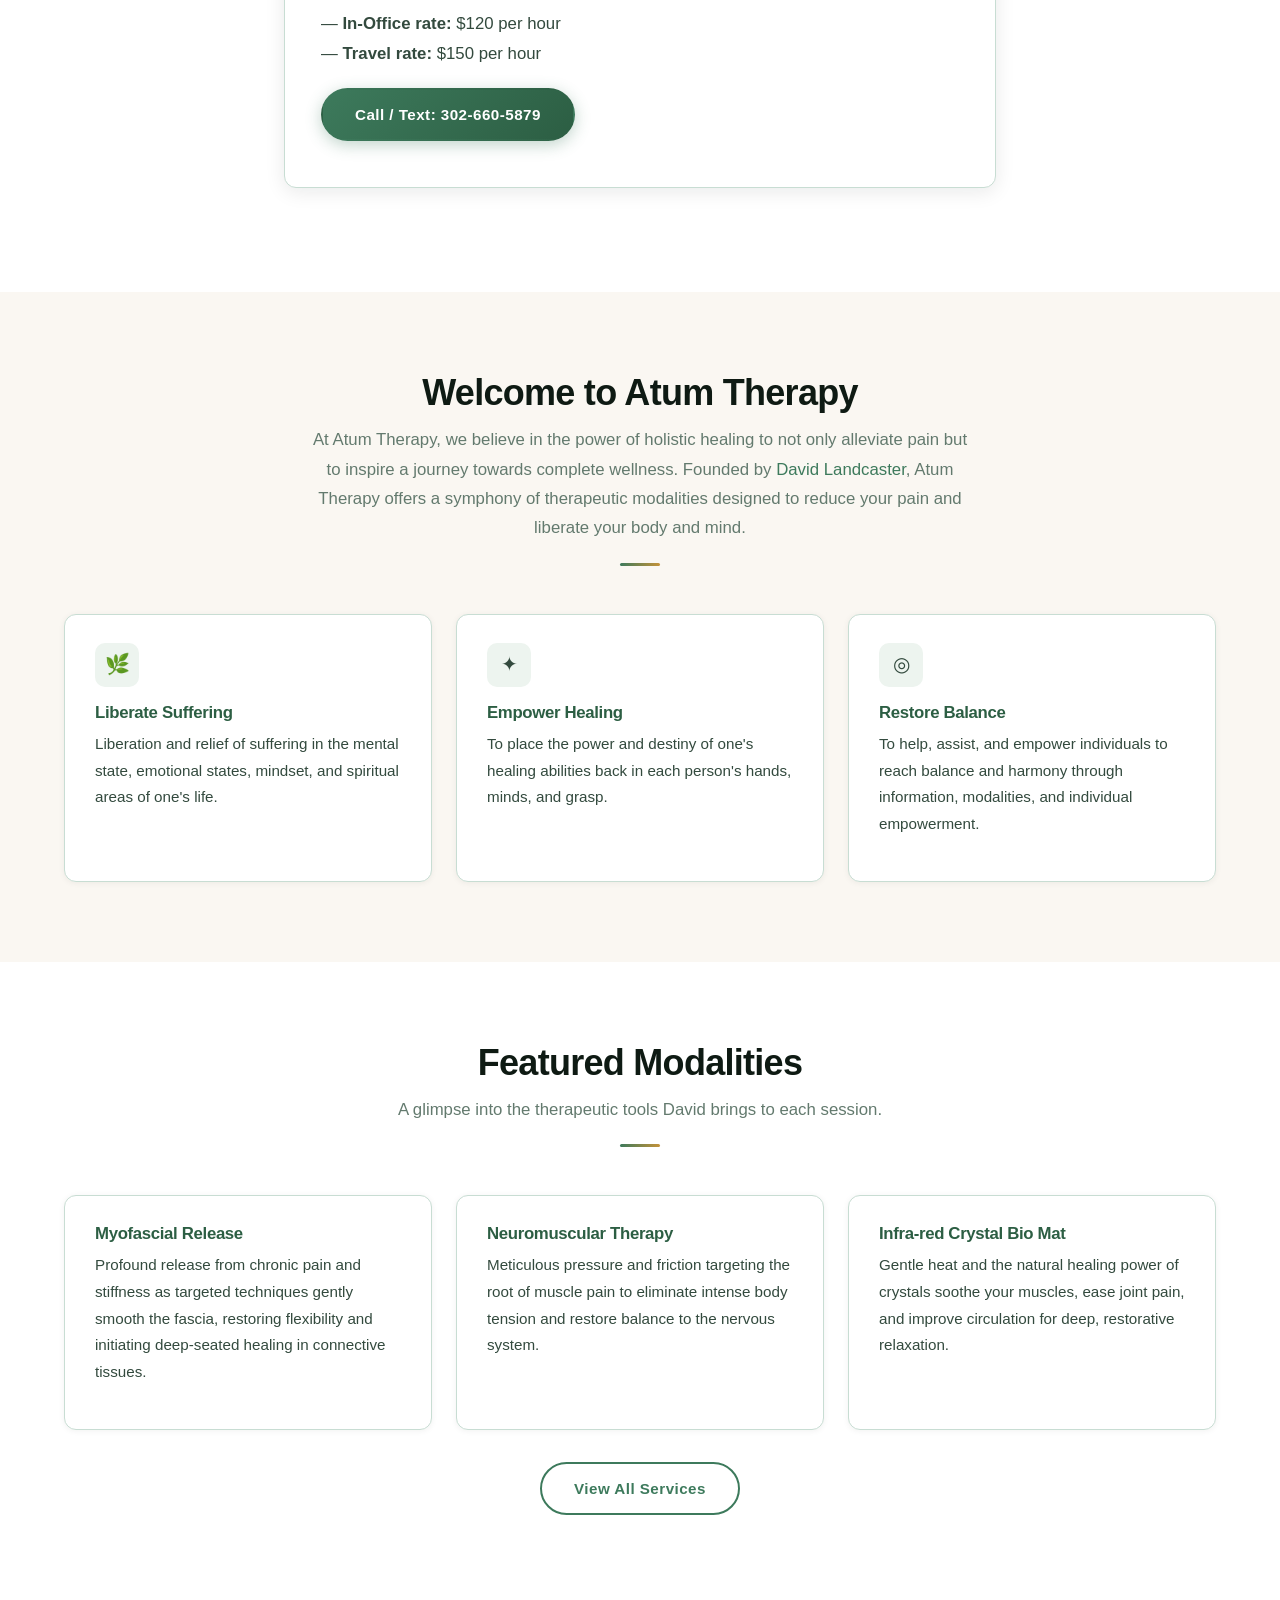
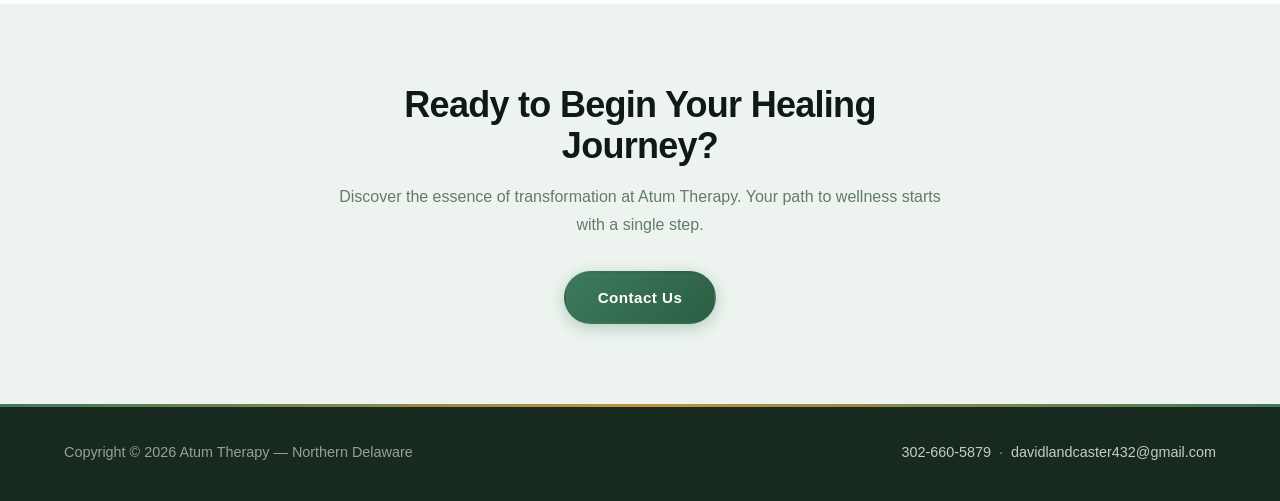
==== commit 0c60ad2b: "logo and photo changes" ====
--- a/index.html
+++ b/index.html
@@ -16,7 +16,7 @@
       <div class="container">
         <div class="header-inner">
           <a href="index.html" class="logo">
-            <img src="images/logo.webp" alt="Atum Therapy" />
+            <img src="images/Atumlogo.png" alt="Atum Therapy" />
           </a>
           <button
             class="menu-toggle"
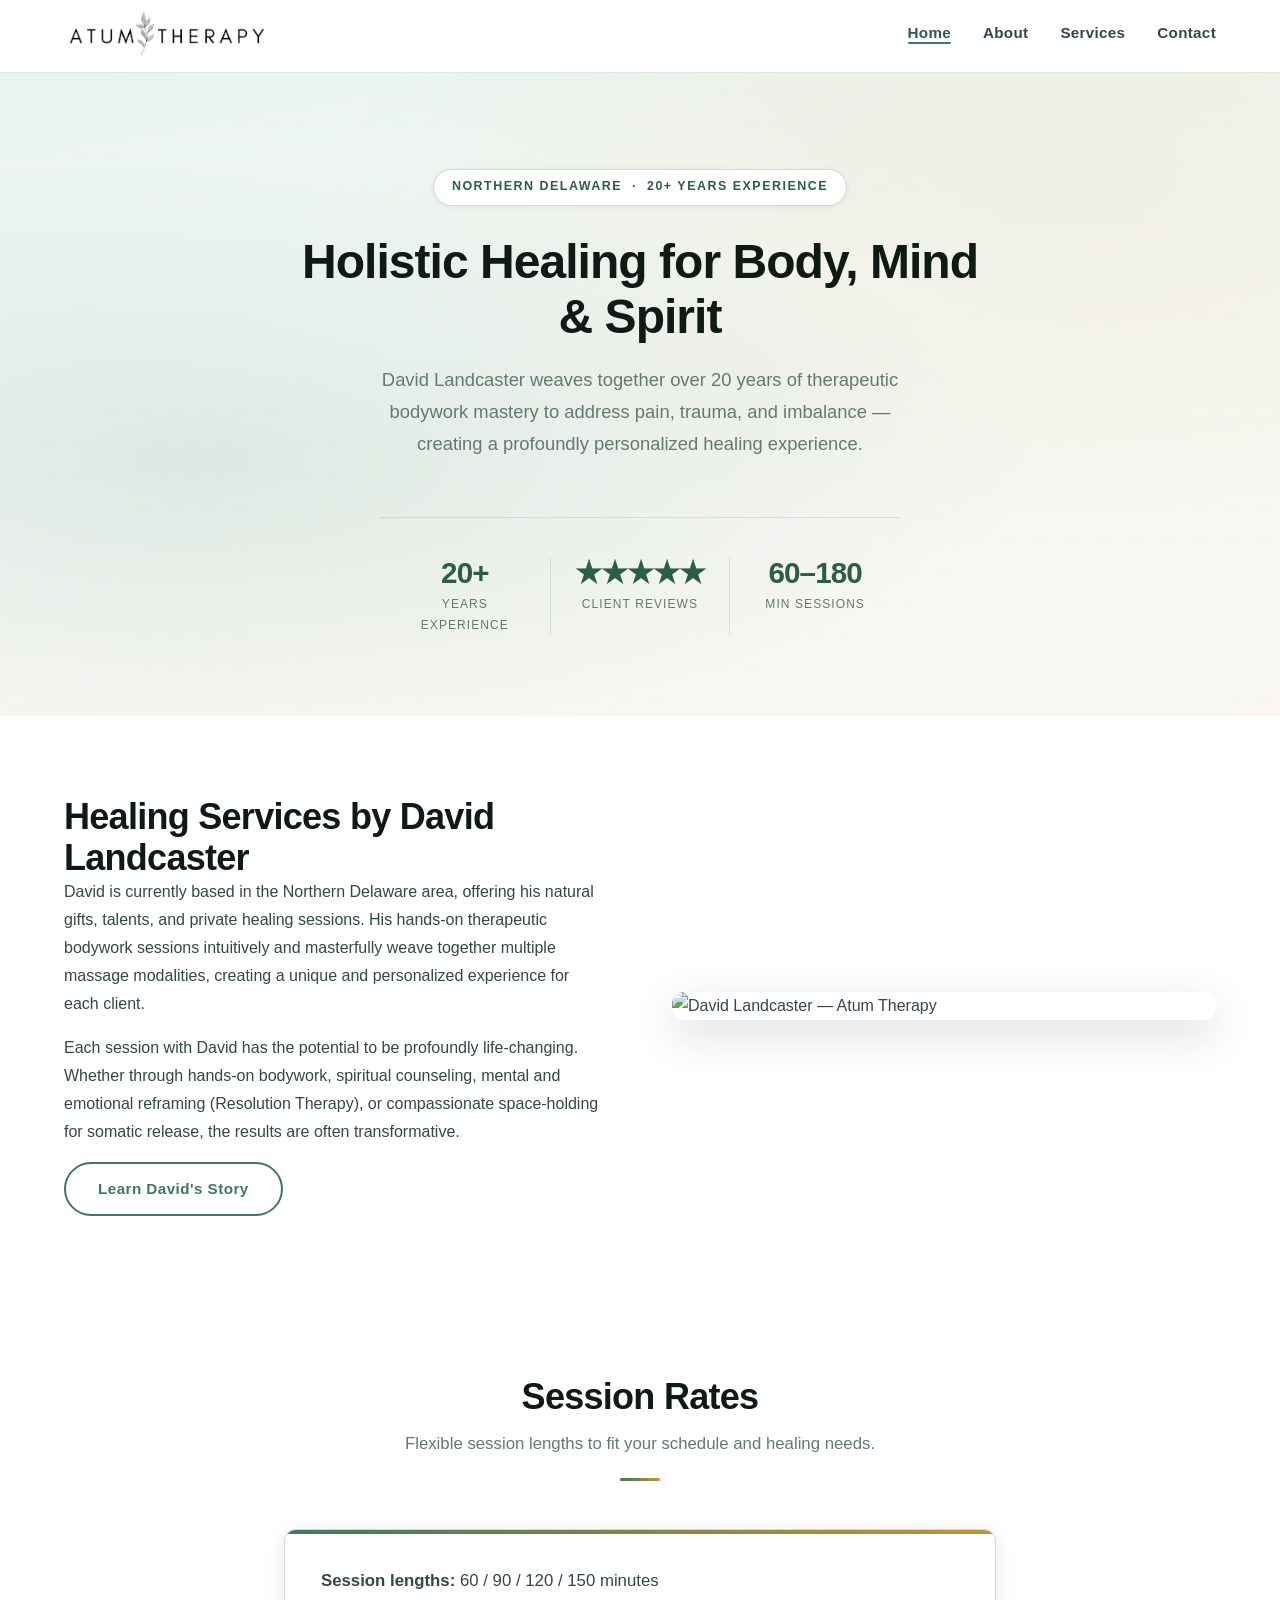
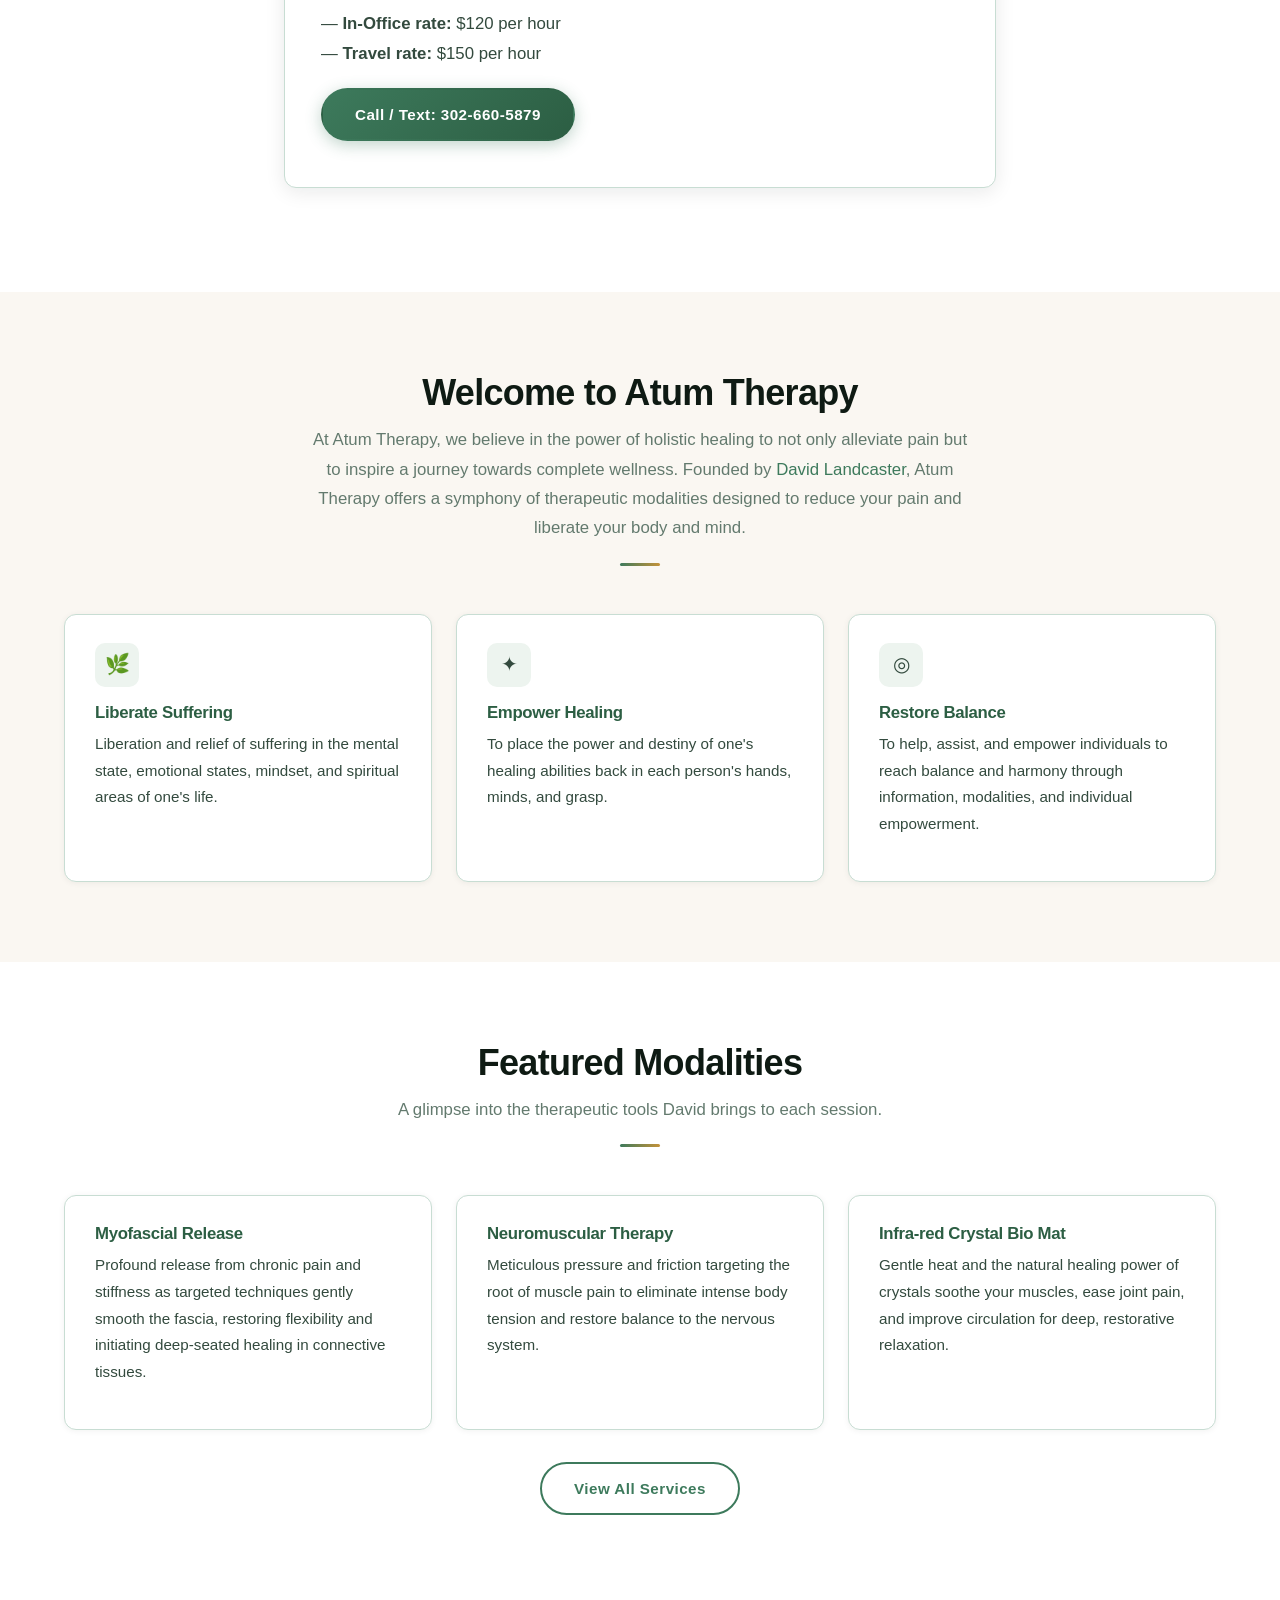
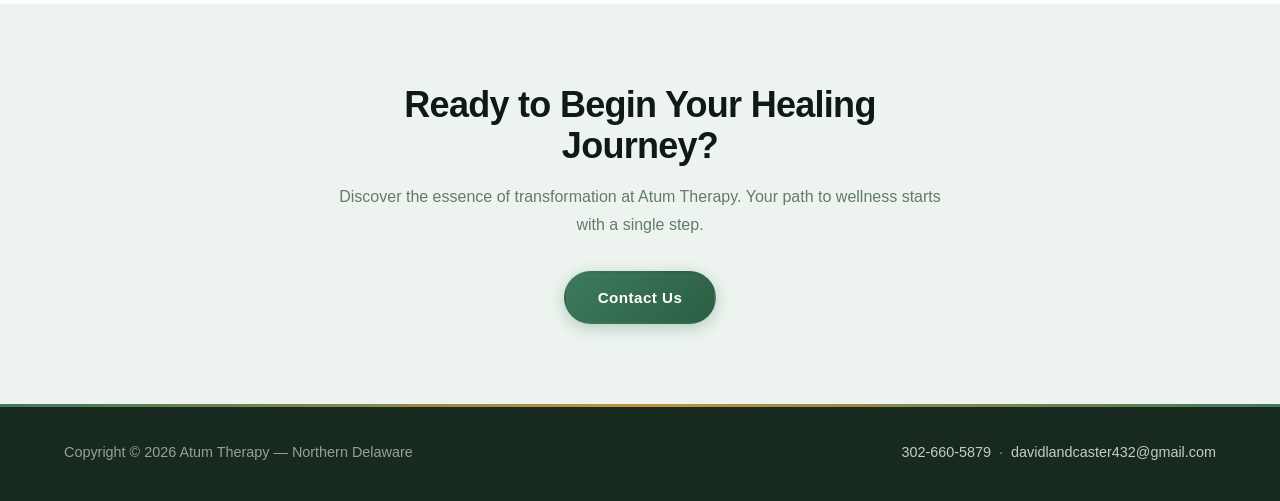
==== commit 65a3746d: "Forced Stylesheet refresh" ====
--- a/index.html
+++ b/index.html
@@ -8,7 +8,7 @@
       name="description"
       content="Atum Therapy offers holistic healing sessions by David Landcaster in Northern Delaware. Specializing in massage, acupressure, myofascial release, and more."
     />
-    <link rel="stylesheet" href="styles.css" />
+    <link rel="stylesheet" href="styles.css?v=2" />
   </head>
   <body>
     <!-- ===== HEADER ===== -->
--- a/styles.css
+++ b/styles.css
@@ -89,7 +89,7 @@
   height: 72px;
 }
 
-.logo img { height: 48px; width: auto; }
+.logo img { height: 72px; width: auto; }
 
 .nav-links {
   display: flex;
@@ -568,6 +568,30 @@
   top: 0; left: 0;
   width: 100%; height: 100%;
   border: none;
+}
+
+/* ===== EXPERIENCE SLIDESHOW ===== */
+
+.experience-slideshow {
+  position: relative;
+  width: 100%;
+  min-height: 500px;
+  overflow: hidden;
+  border-radius: 24px;
+}
+
+.experience-slideshow img {
+  position: absolute;
+  inset: 0;
+  width: 100%;
+  height: 100%;
+  object-fit: cover;
+  opacity: 0;
+  transition: opacity 2s ease-in-out;
+}
+
+.experience-slideshow img.active {
+  opacity: 1;
 }
 
 /* ===== PRICING ===== */
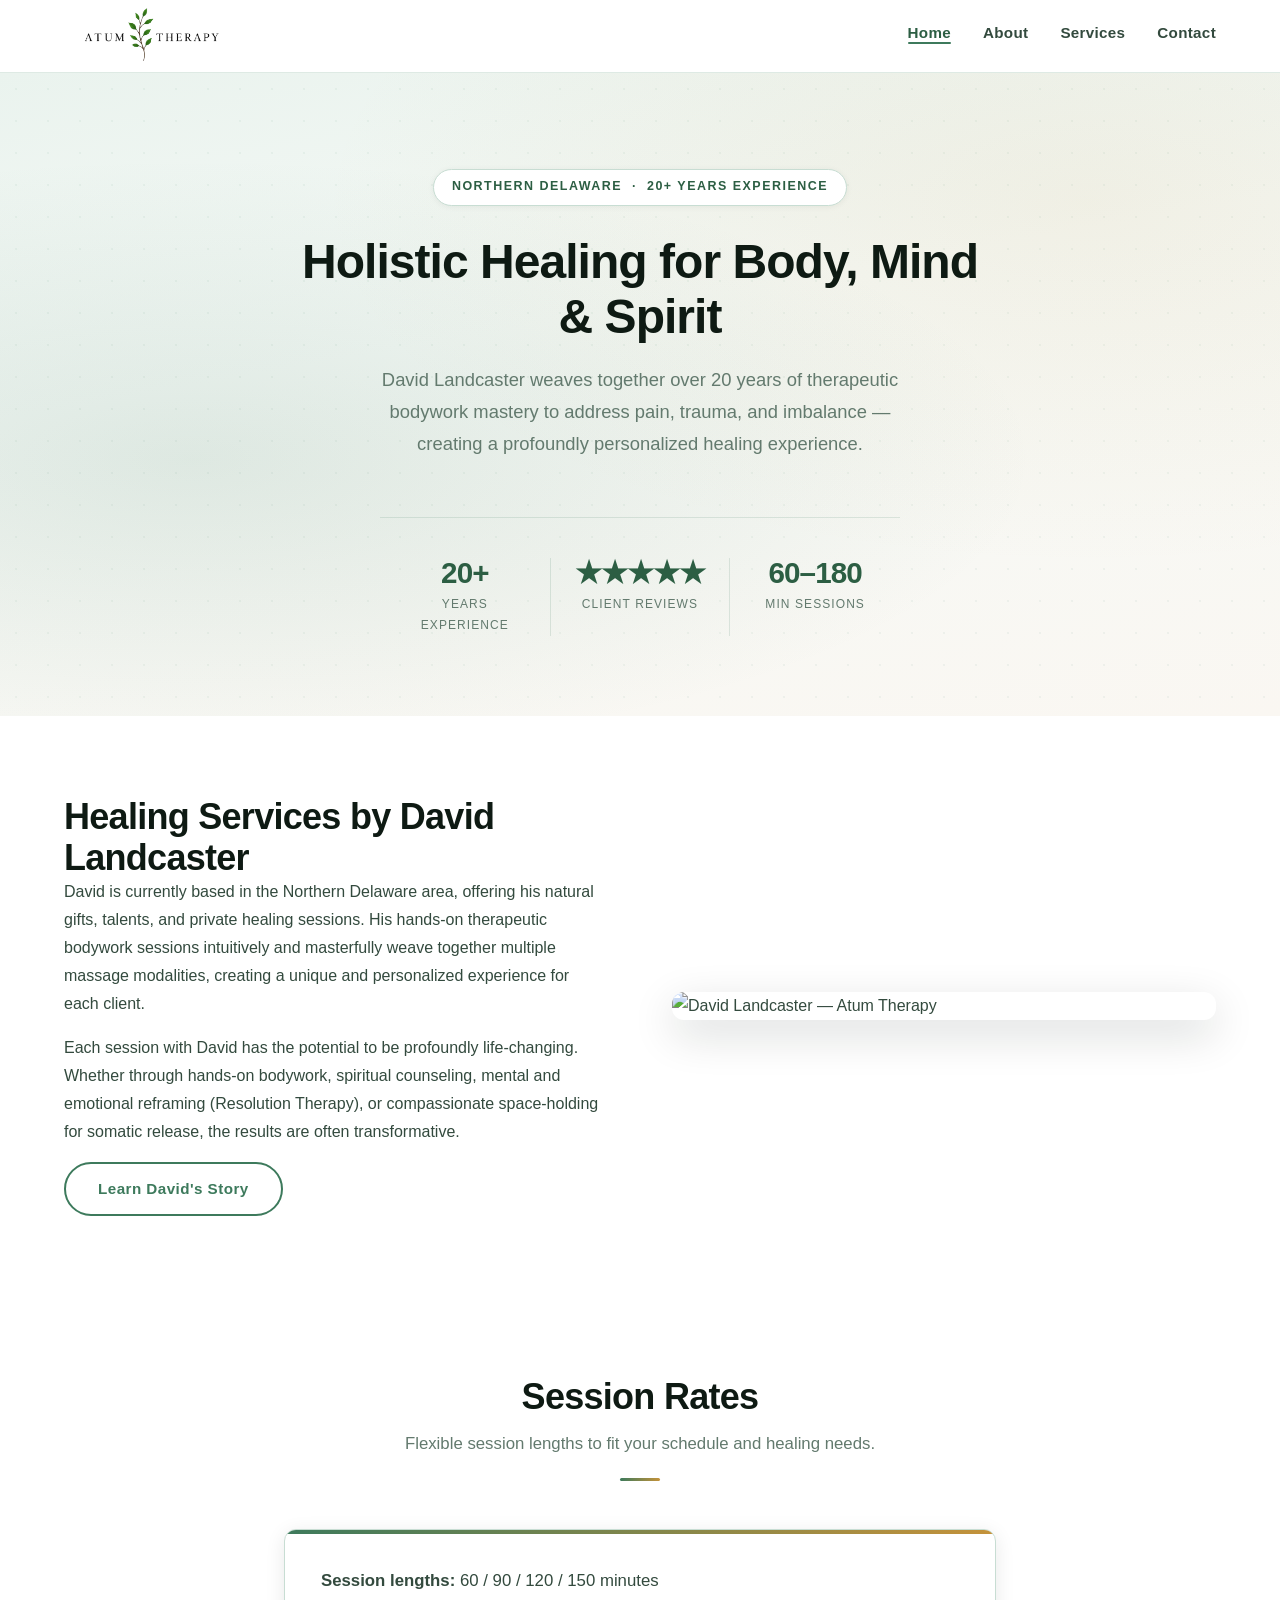
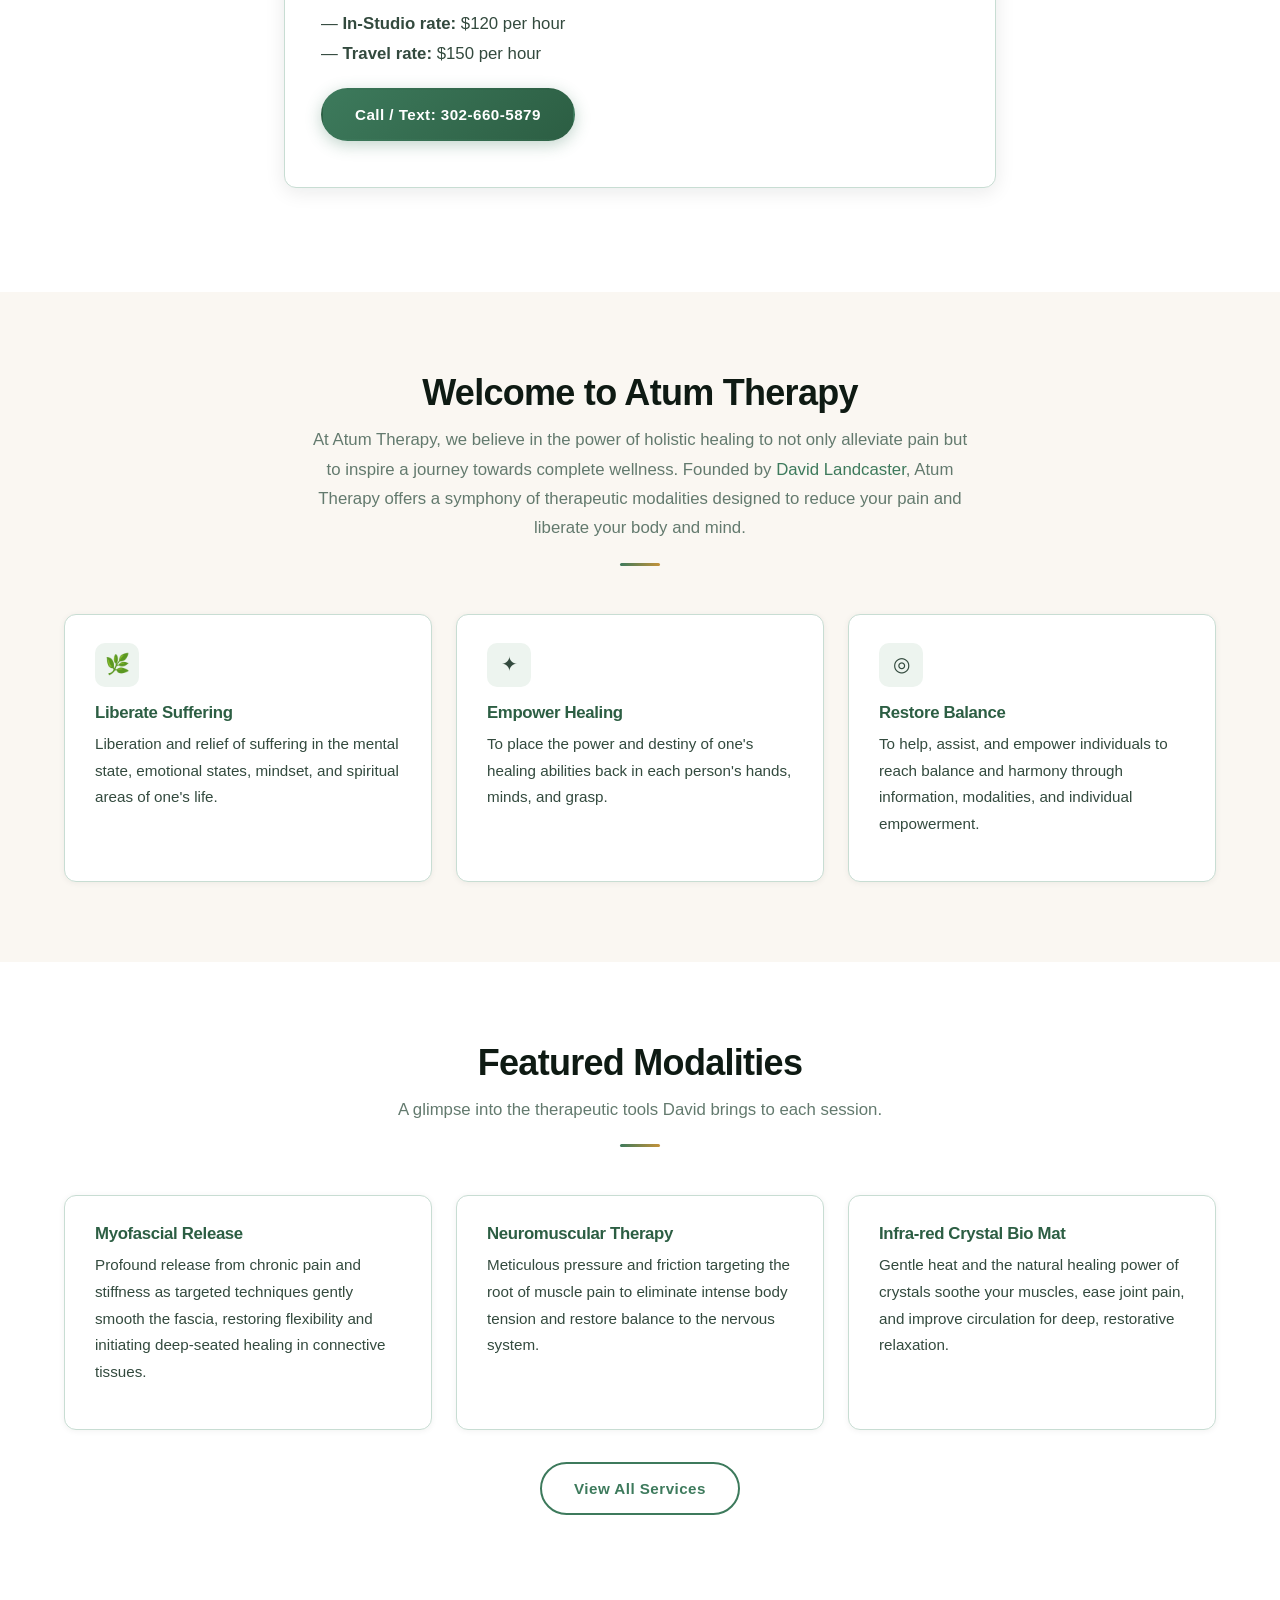
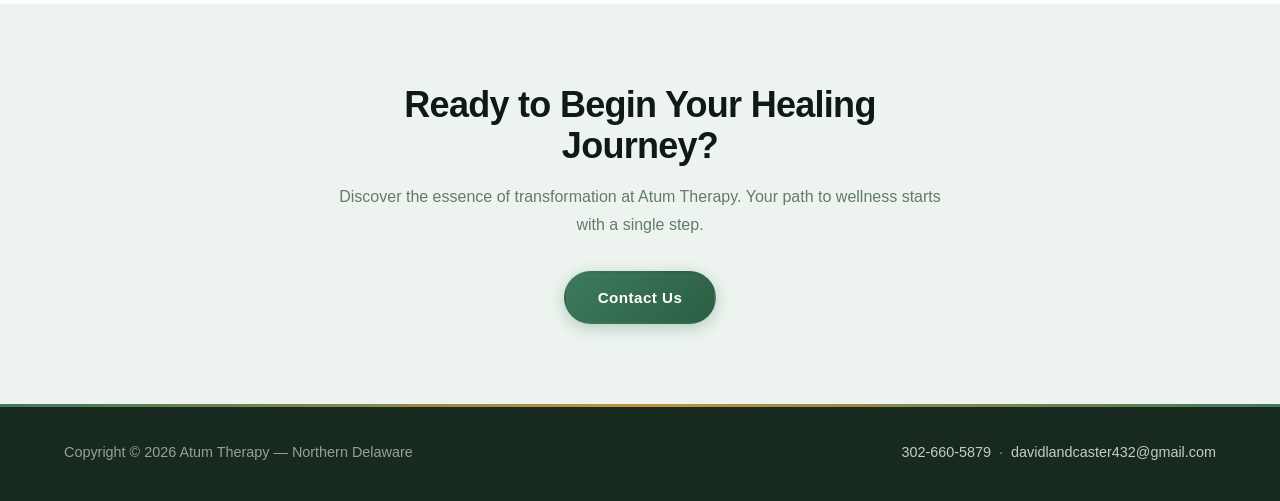
==== commit c98c2264: "logo change and minor wording edits" ====
--- a/index.html
+++ b/index.html
@@ -115,7 +115,7 @@
         <div class="pricing-box">
           <p><strong>Session lengths:</strong> 60 / 90 / 120 / 150 minutes</p>
           <p style="margin-top: 0.85rem">
-            &mdash; <strong>In-Office rate:</strong> $120 per hour<br />
+            &mdash; <strong>In-Studio rate:</strong> $120 per hour<br />
             &mdash; <strong>Travel rate:</strong> $150 per hour
           </p>
           <p style="margin-top: 1.25rem">
--- a/styles.css
+++ b/styles.css
@@ -89,7 +89,7 @@
   height: 72px;
 }
 
-.logo img { height: 72px; width: auto; }
+.logo img { height: 96px; width: auto; }
 
 .nav-links {
   display: flex;
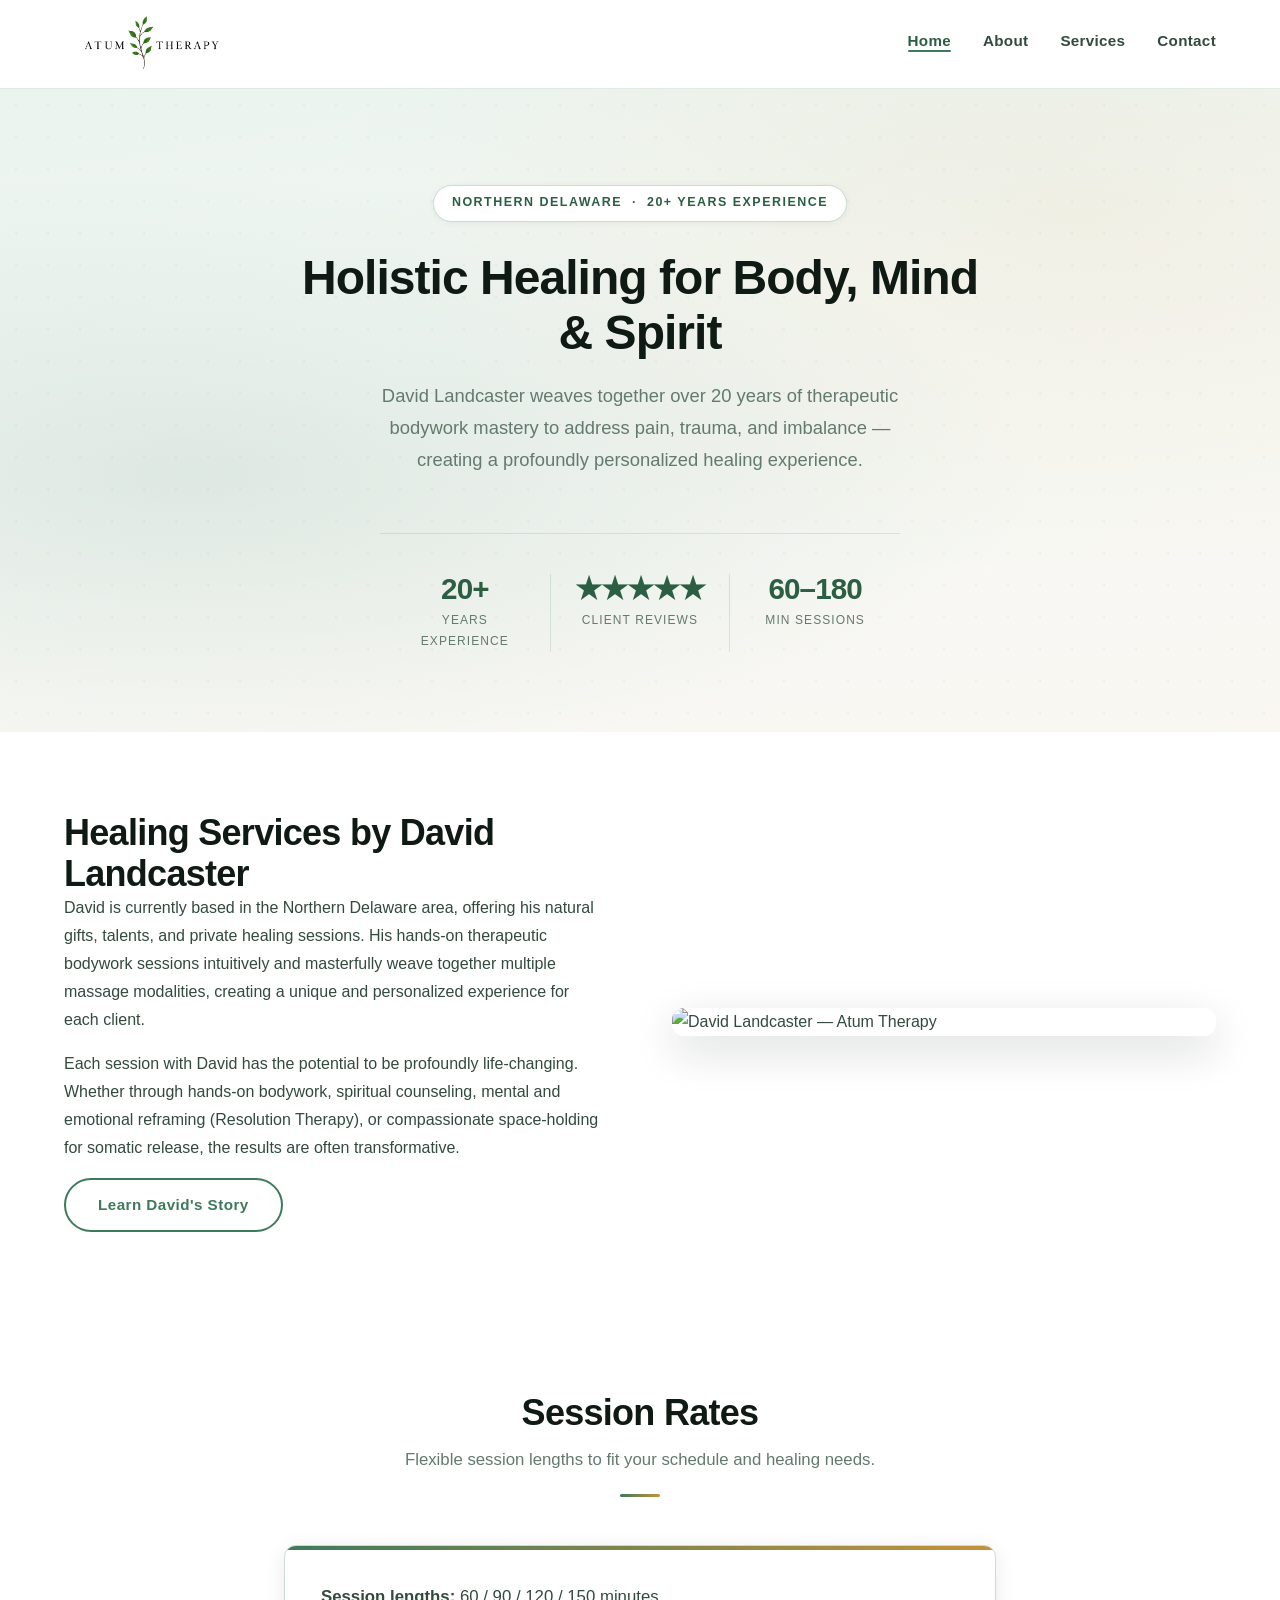
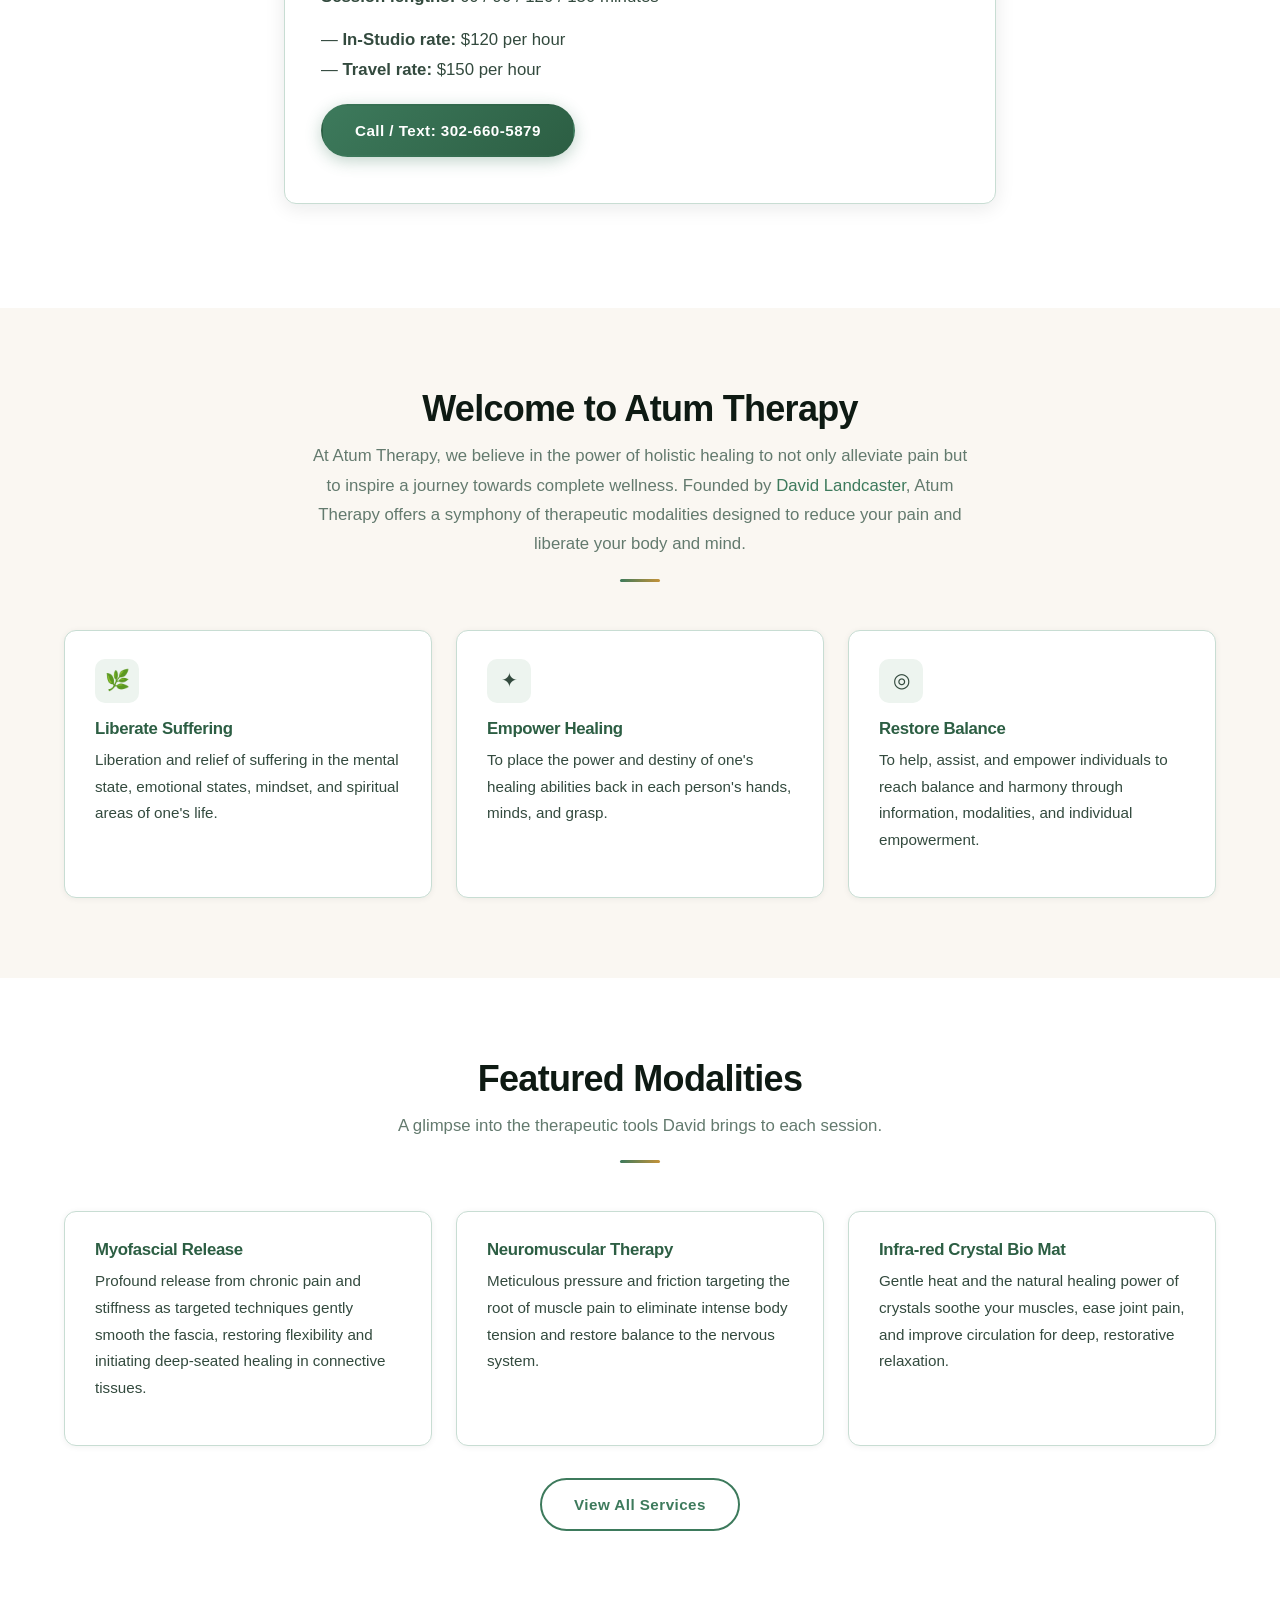
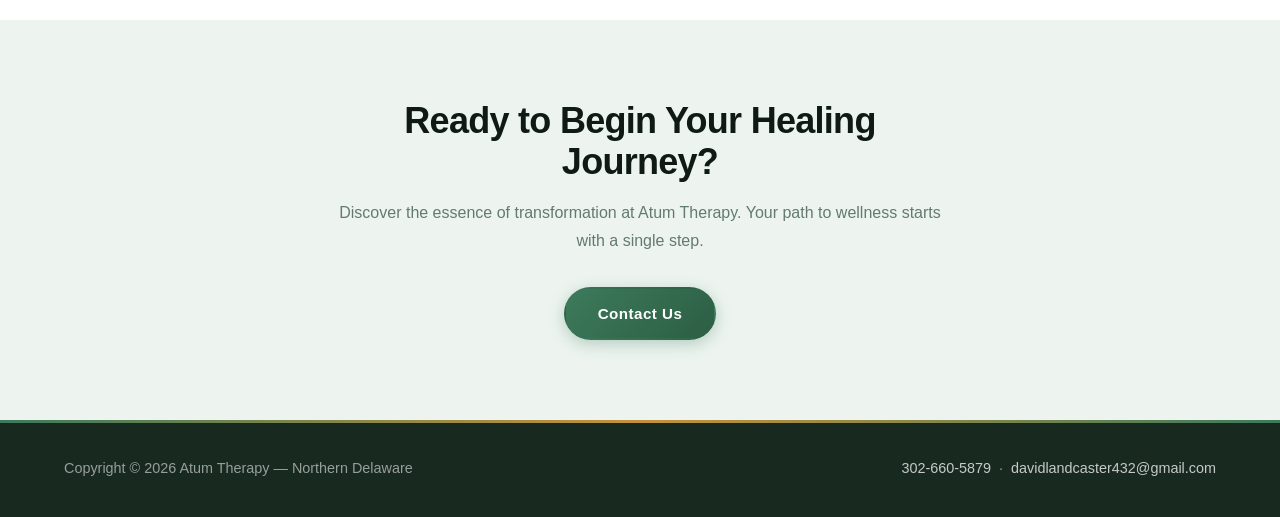
==== commit 55a1850d: "Update homepage title to SEO-optimized version" ====
--- a/index.html
+++ b/index.html
@@ -3,7 +3,9 @@
   <head>
     <meta charset="UTF-8" />
     <meta name="viewport" content="width=device-width, initial-scale=1.0" />
-    <title>Atum Therapy — Your Sanctuary for Healing</title>
+    <title>
+      Massage Therapy & Holistic Healing in Northern Delaware | Atum Therapy
+    </title>
     <meta
       name="description"
       content="Atum Therapy offers holistic healing sessions by David Landcaster in Northern Delaware. Specializing in massage, acupressure, myofascial release, and more."
@@ -16,7 +18,7 @@
       <div class="container">
         <div class="header-inner">
           <a href="index.html" class="logo">
-            <img src="images/Atumlogo.png" alt="Atum Therapy" />
+            <img src="images/Atumlogo-v2.png" alt="Atum Therapy" />
           </a>
           <button
             class="menu-toggle"
--- a/styles.css
+++ b/styles.css
@@ -86,7 +86,7 @@
   display: flex;
   align-items: center;
   justify-content: space-between;
-  height: 72px;
+  height: 88px;
 }
 
 .logo img { height: 96px; width: auto; }
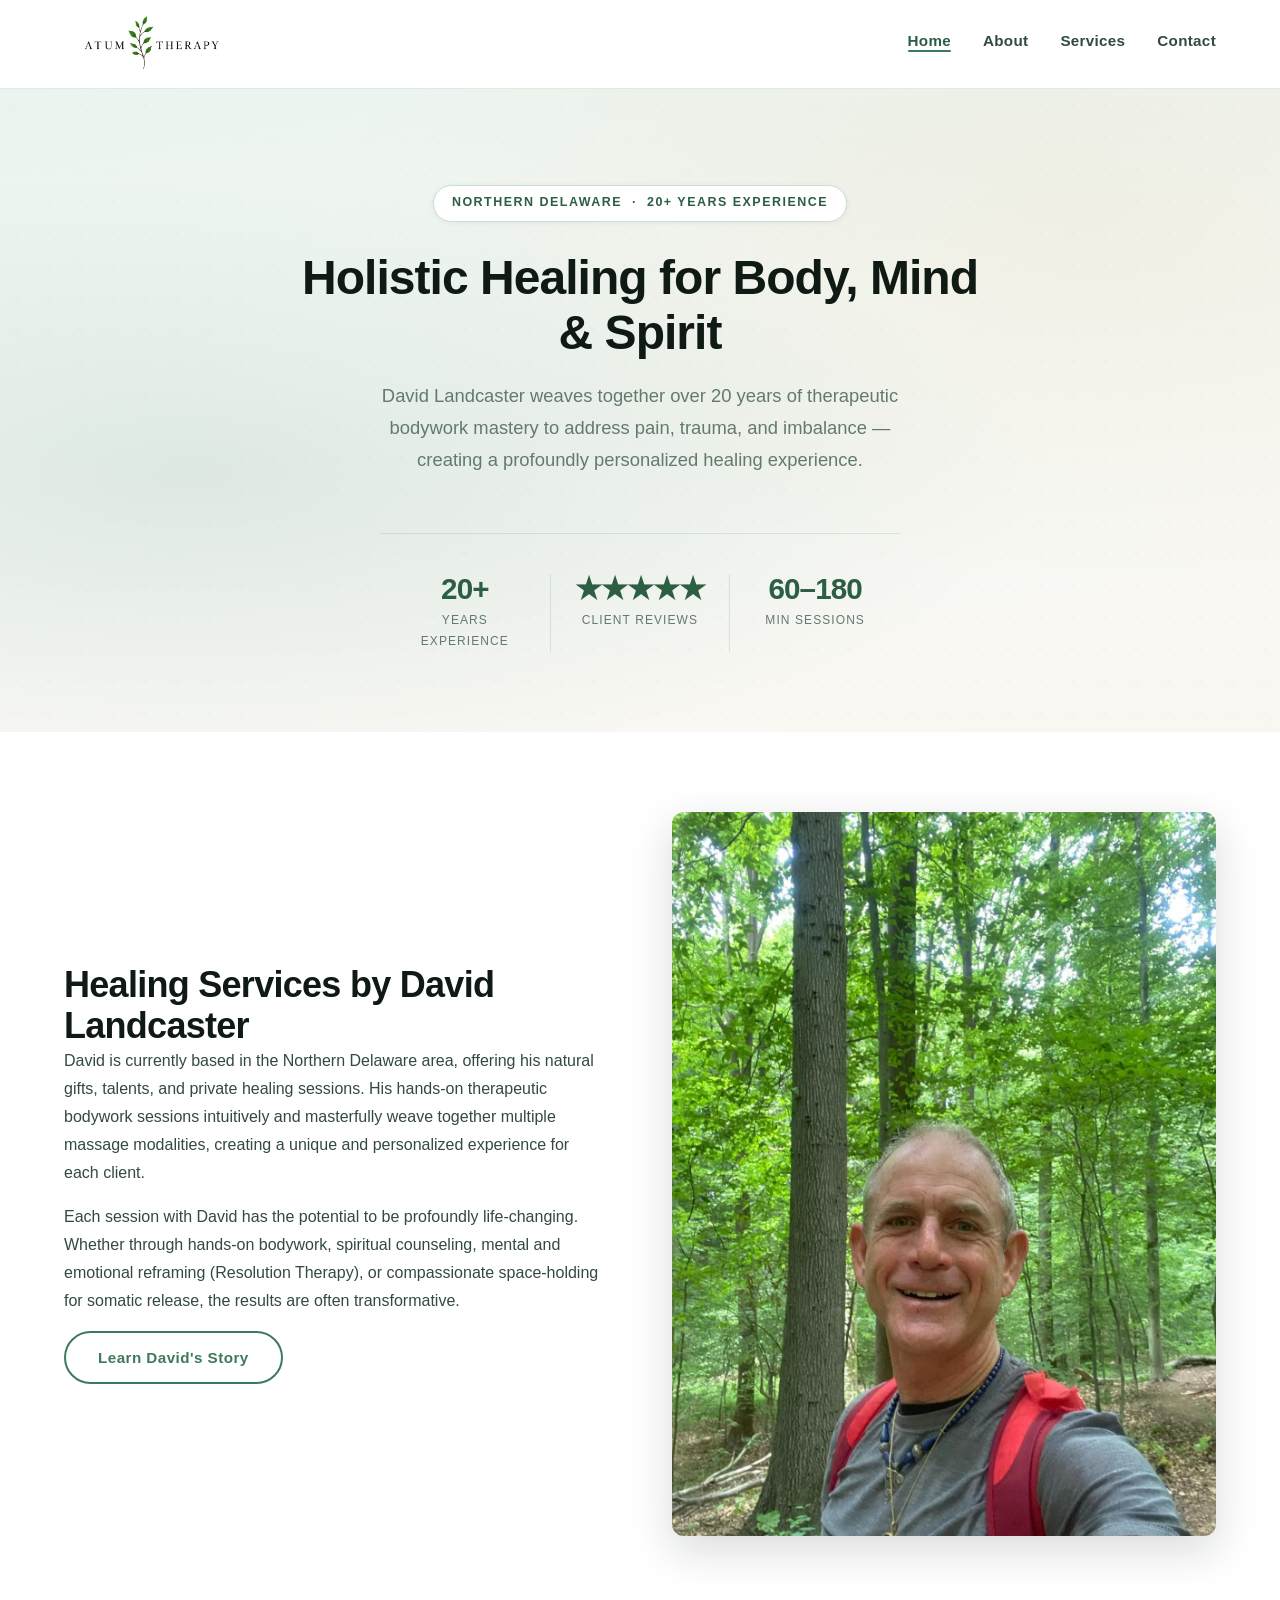
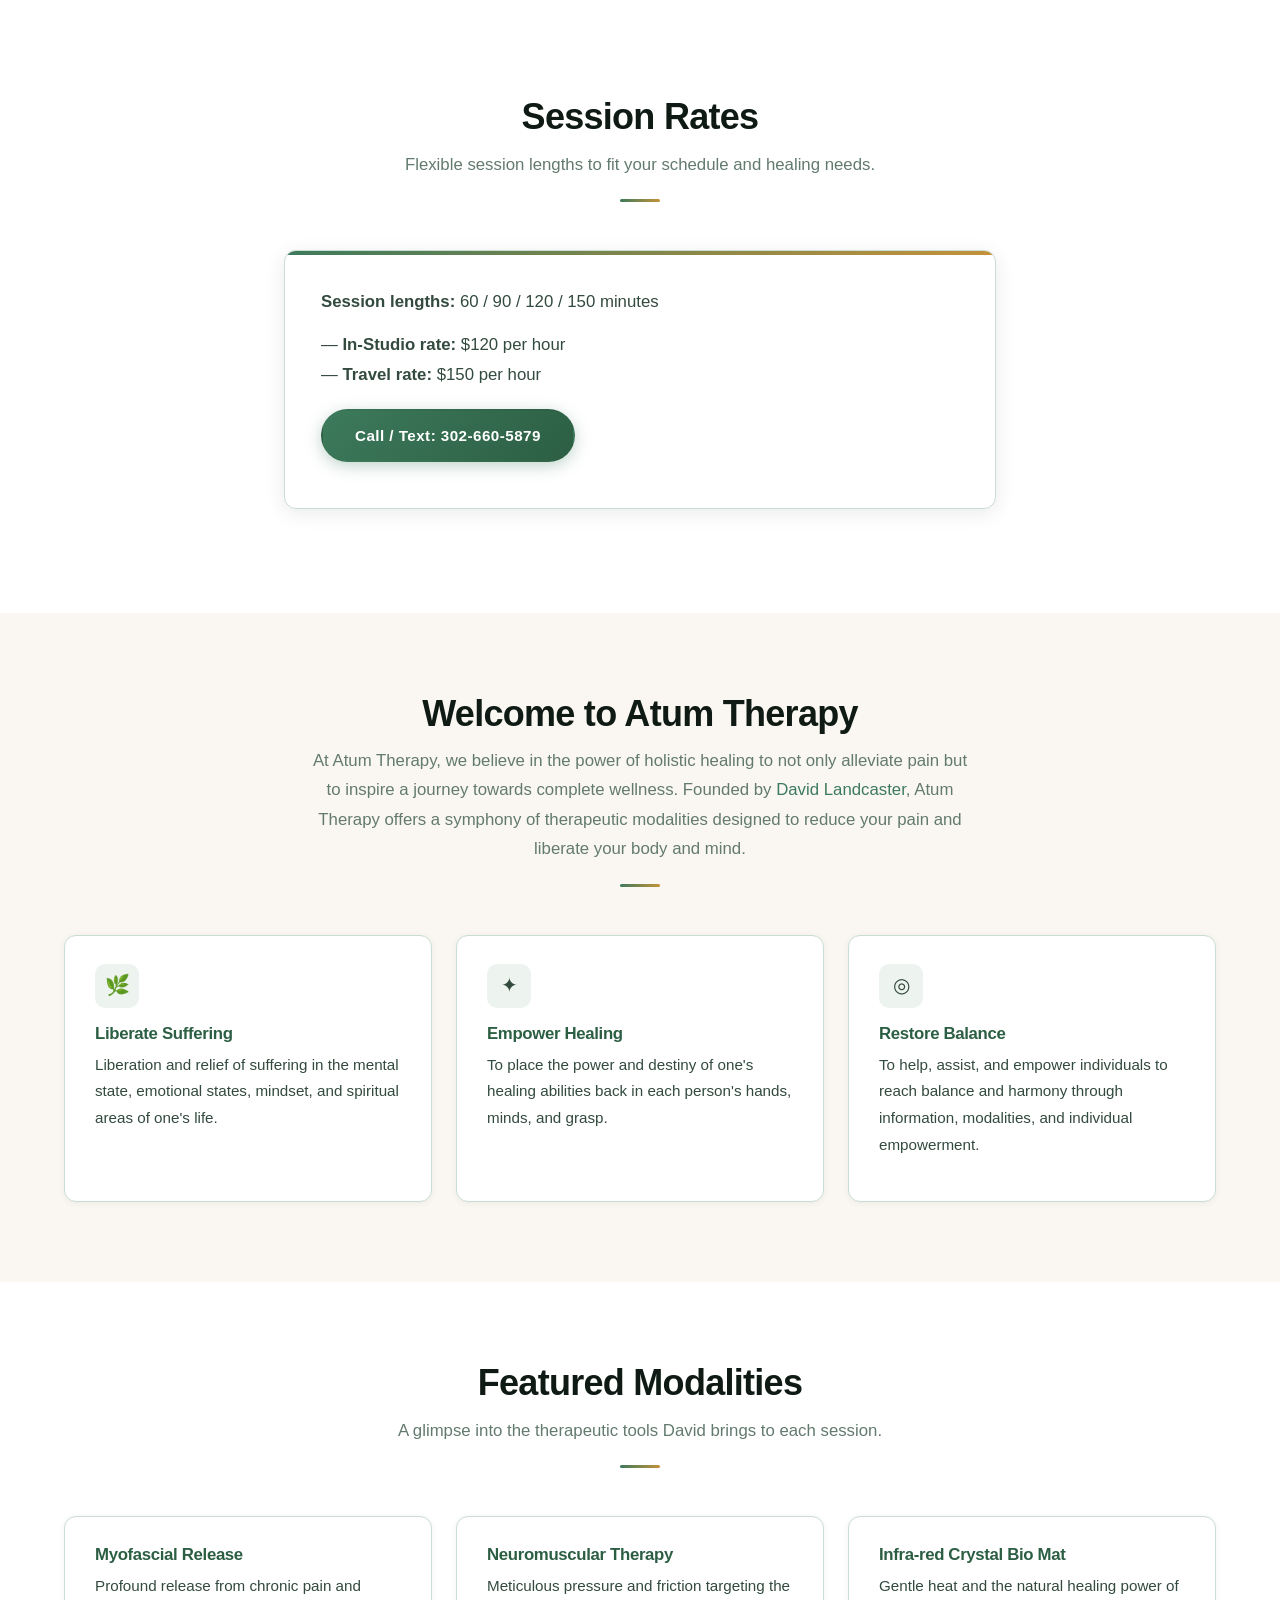
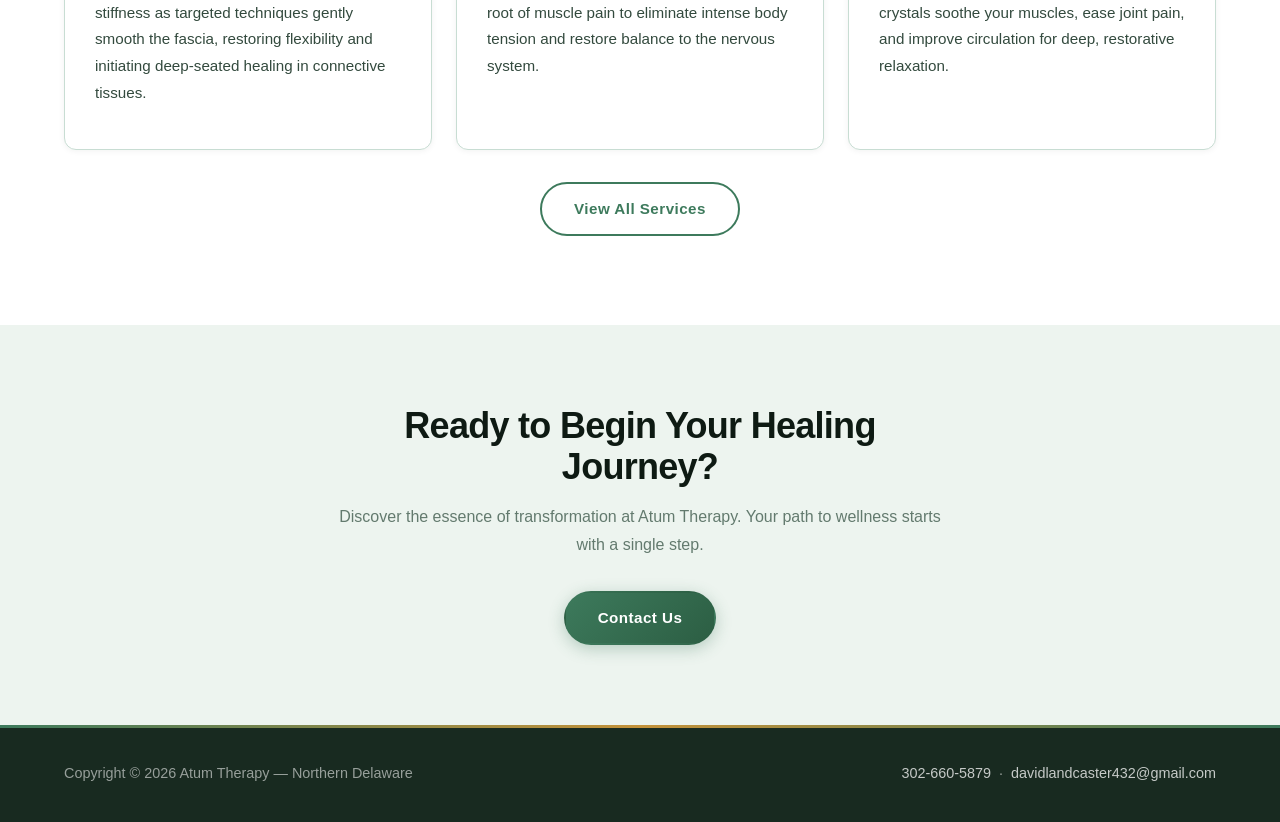
==== commit 8f8cf4ca: "Replace WordPress-hosted photo with locally hosted image" ====
--- a/index.html
+++ b/index.html
@@ -97,7 +97,7 @@
           </div>
           <div>
             <img
-              src="https://atumtherapy.com/wp-content/uploads/2025/09/David_Landcaster-768x1024.webp"
+              src="images/davidforest.webp"
               alt="David Landcaster — Atum Therapy"
             />
           </div>
